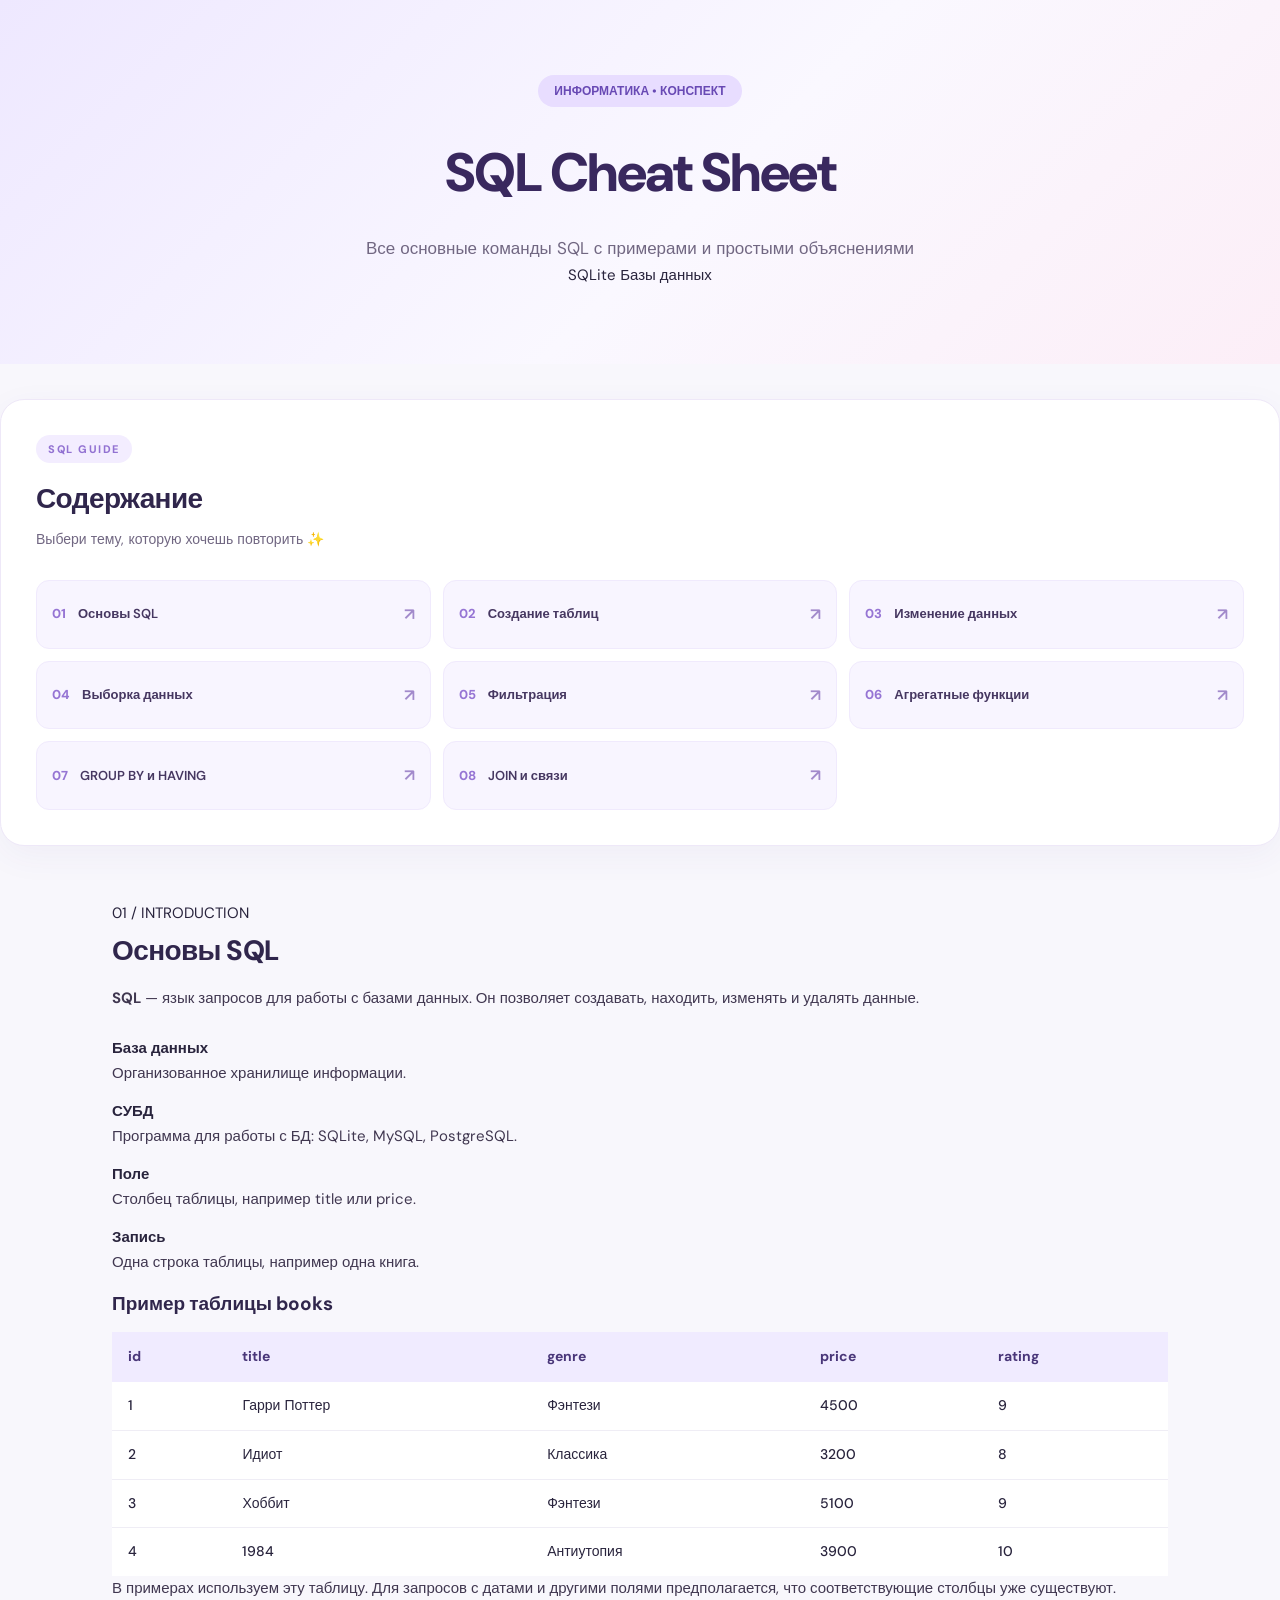
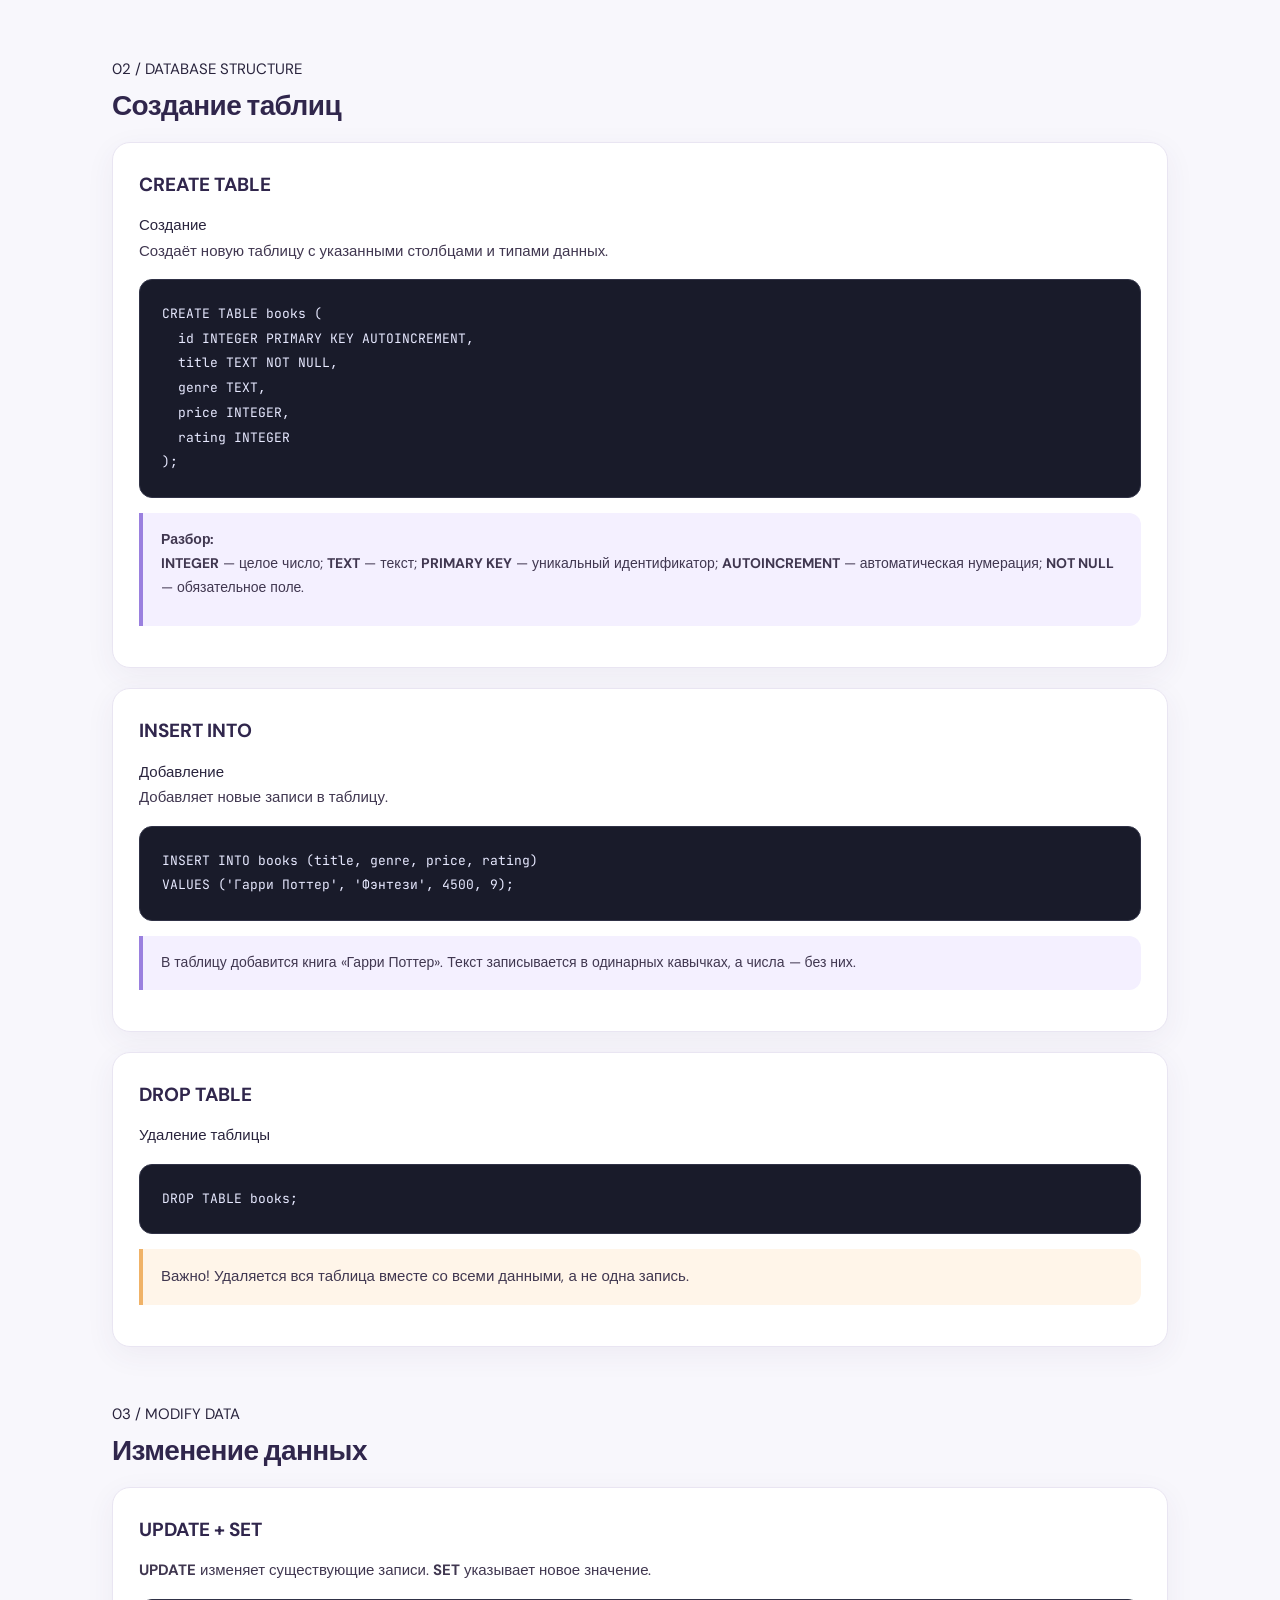
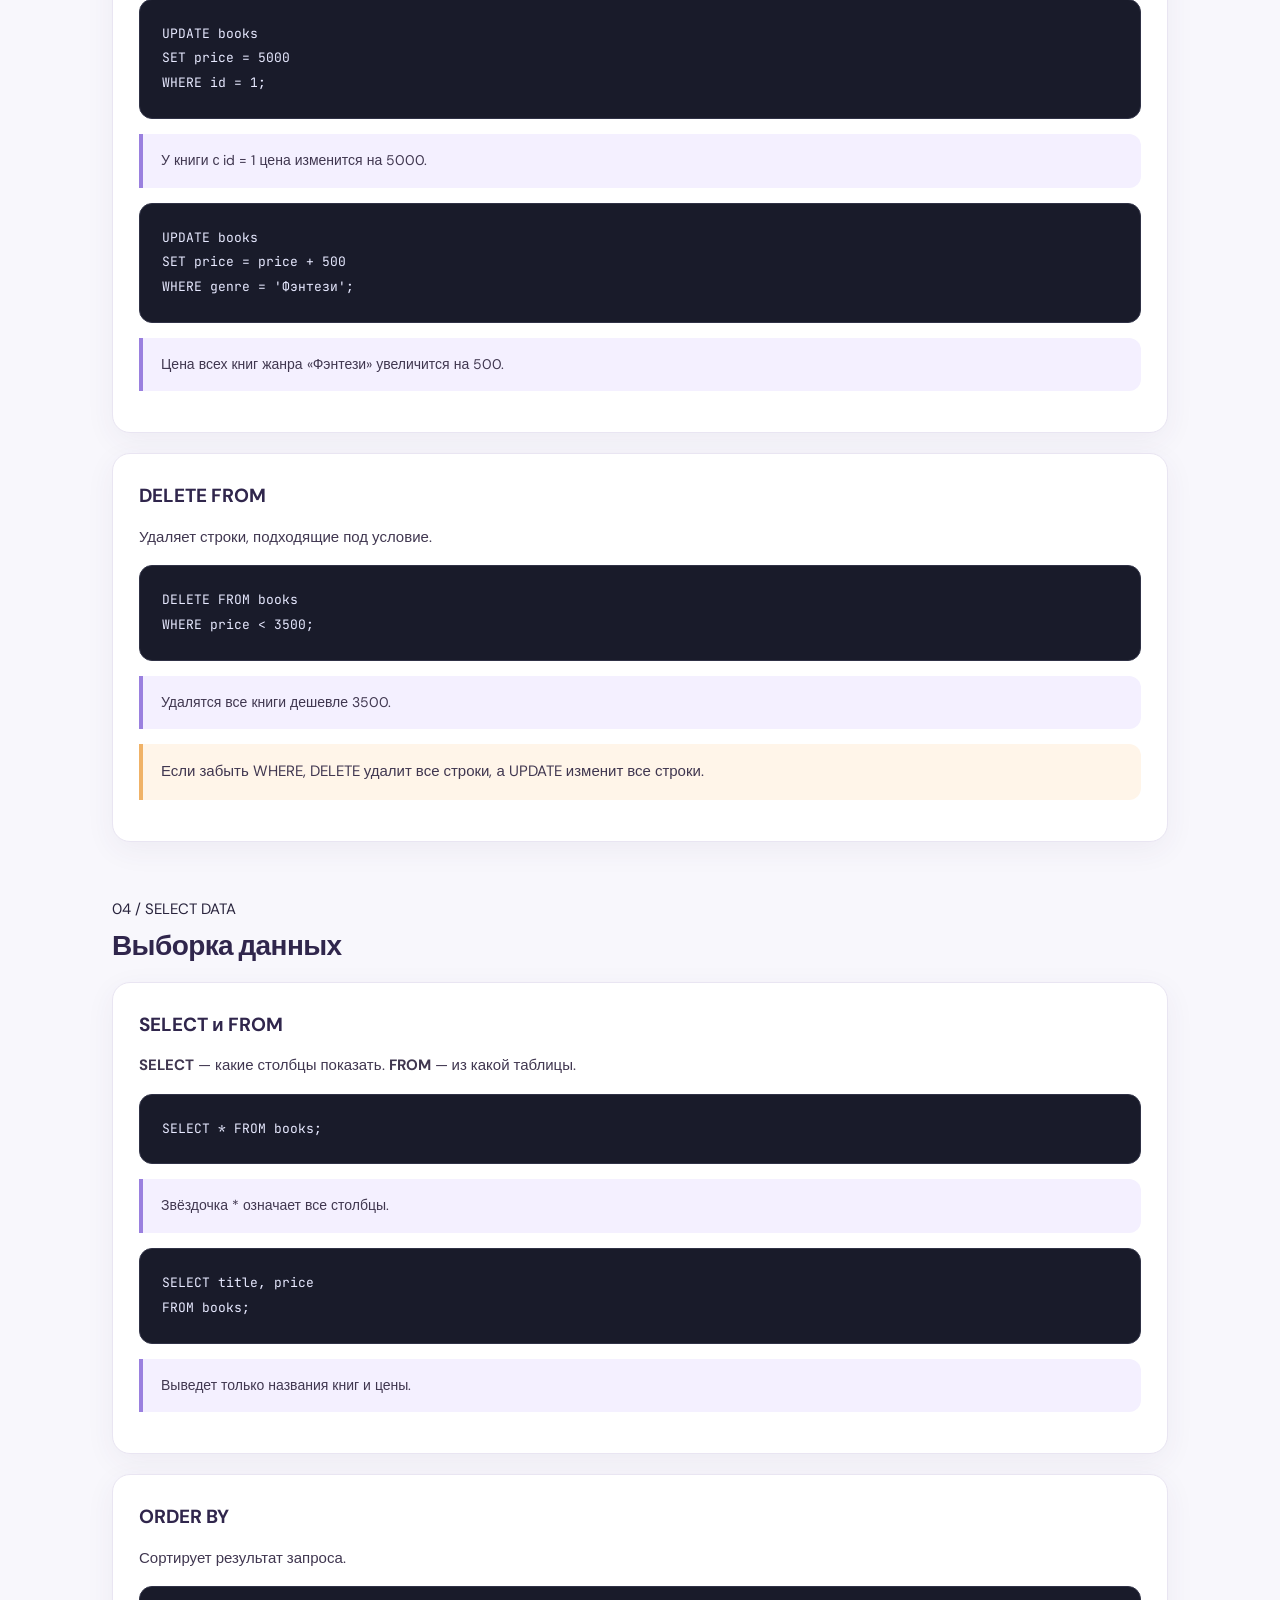
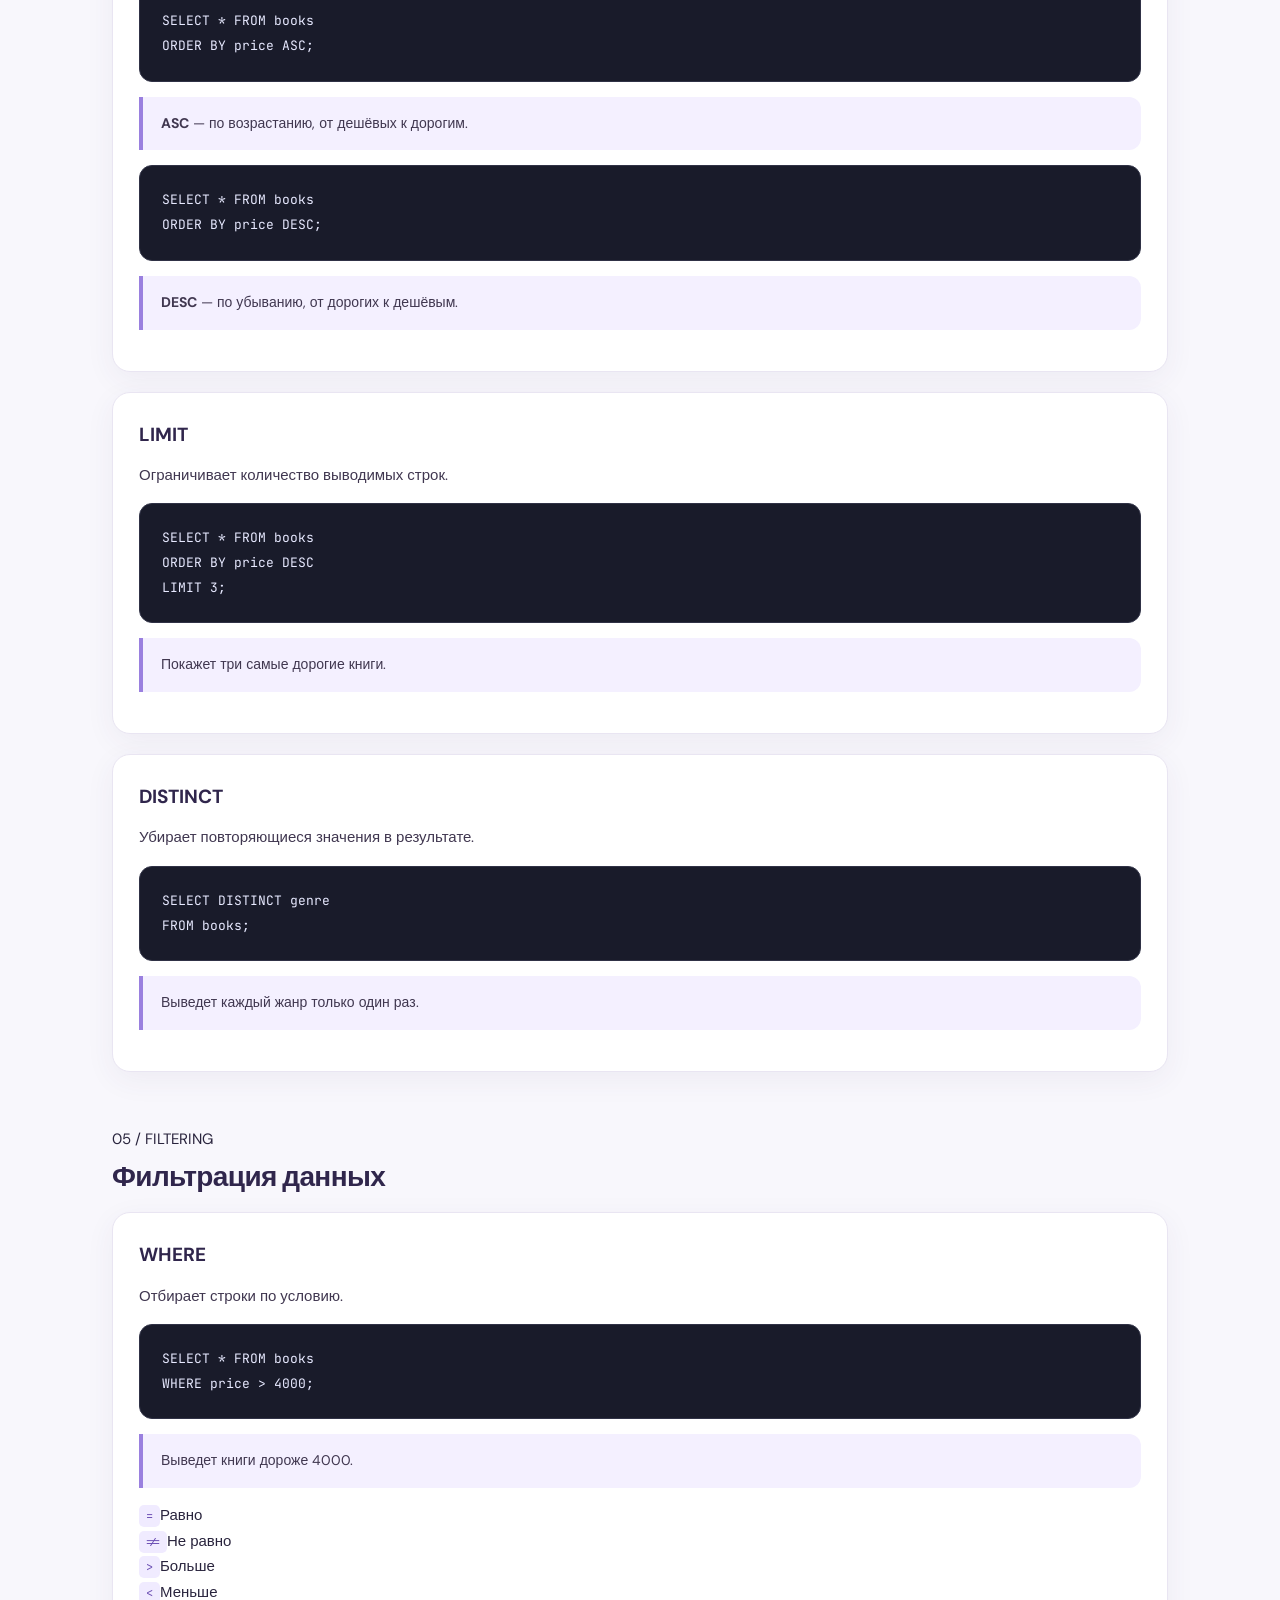
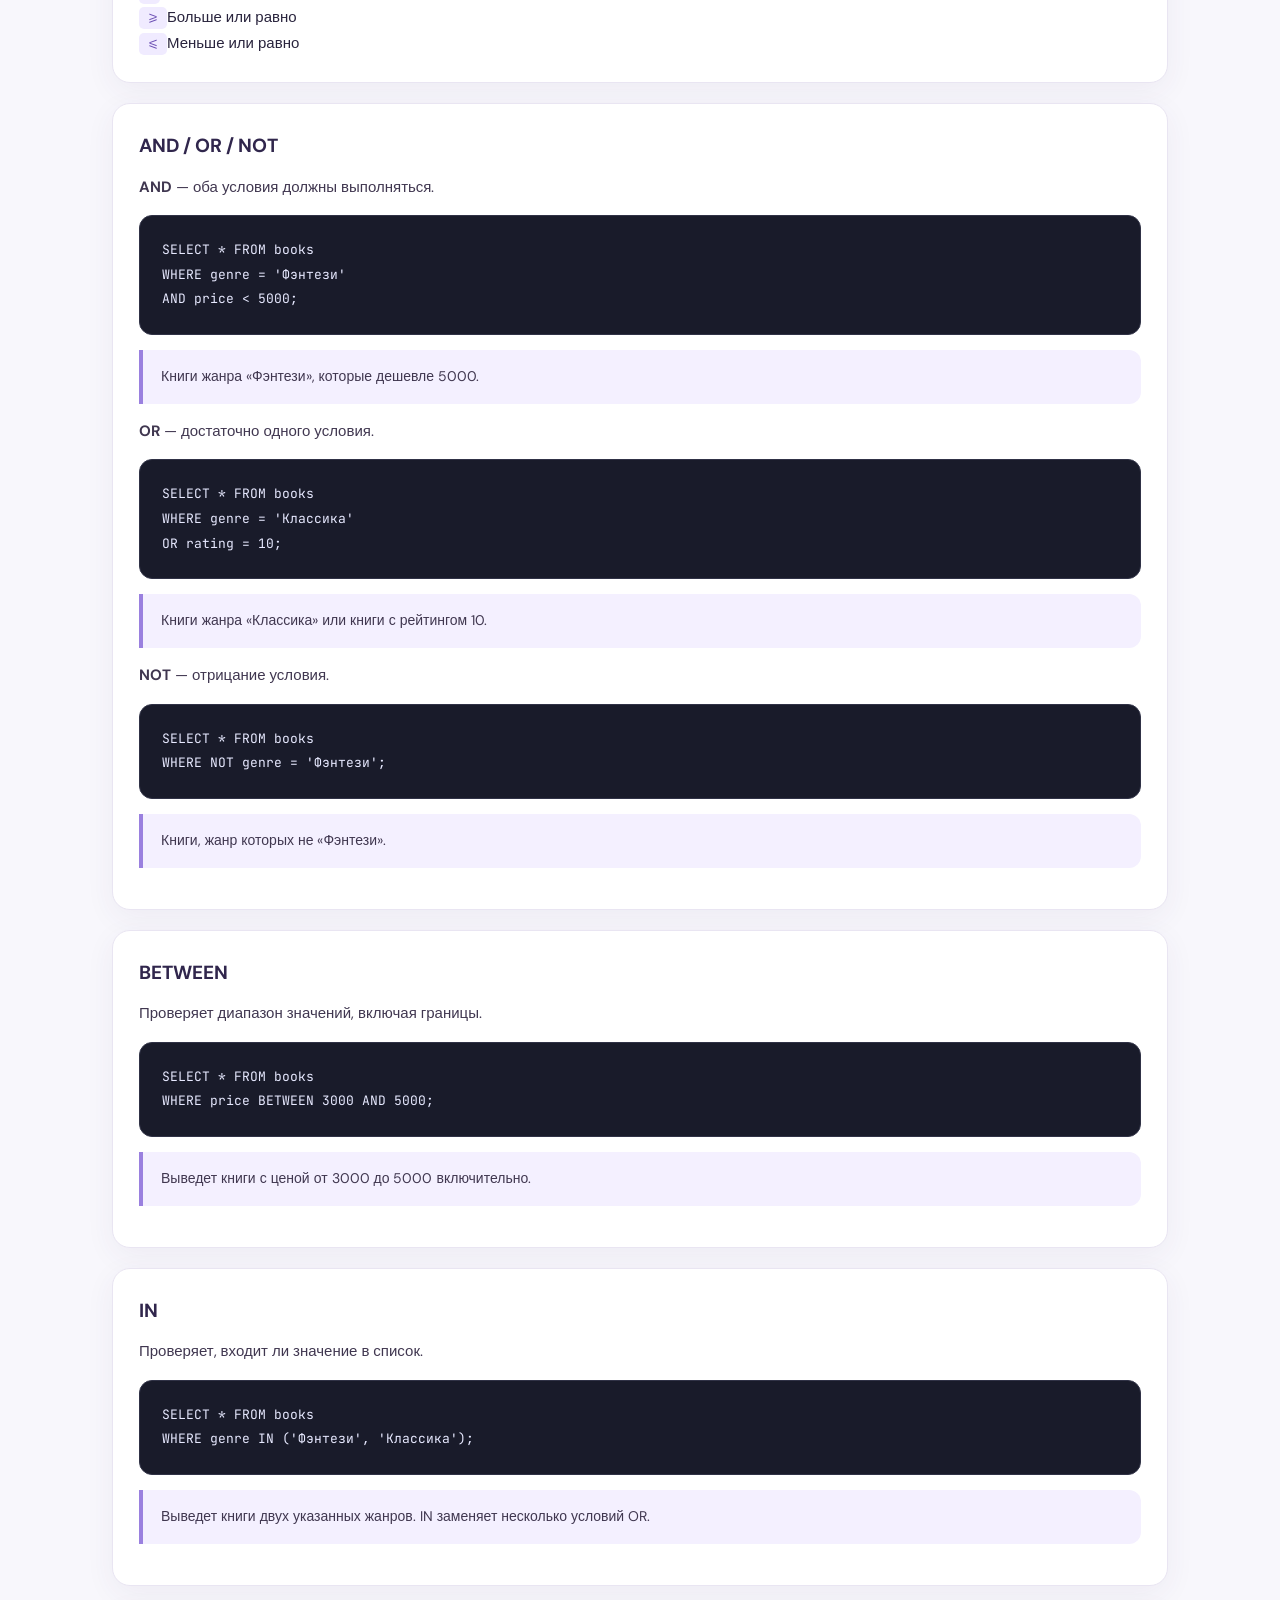
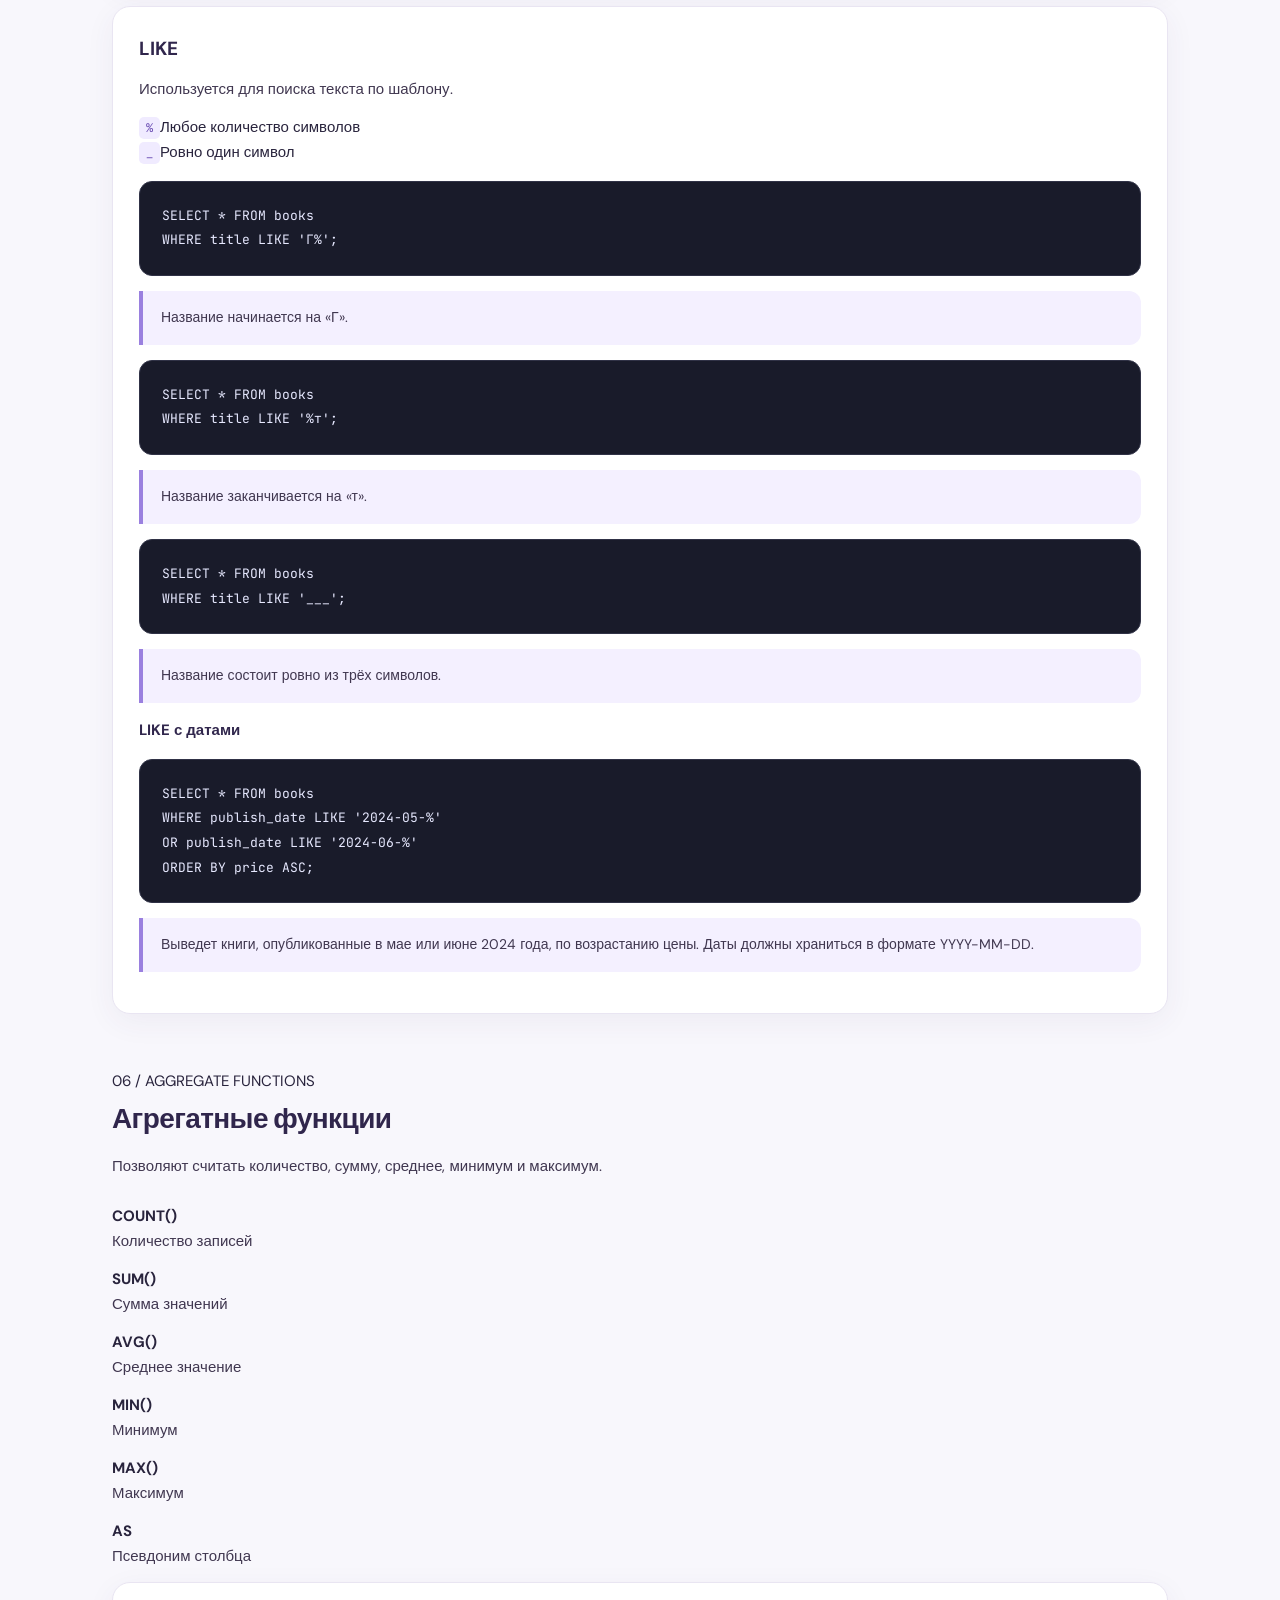
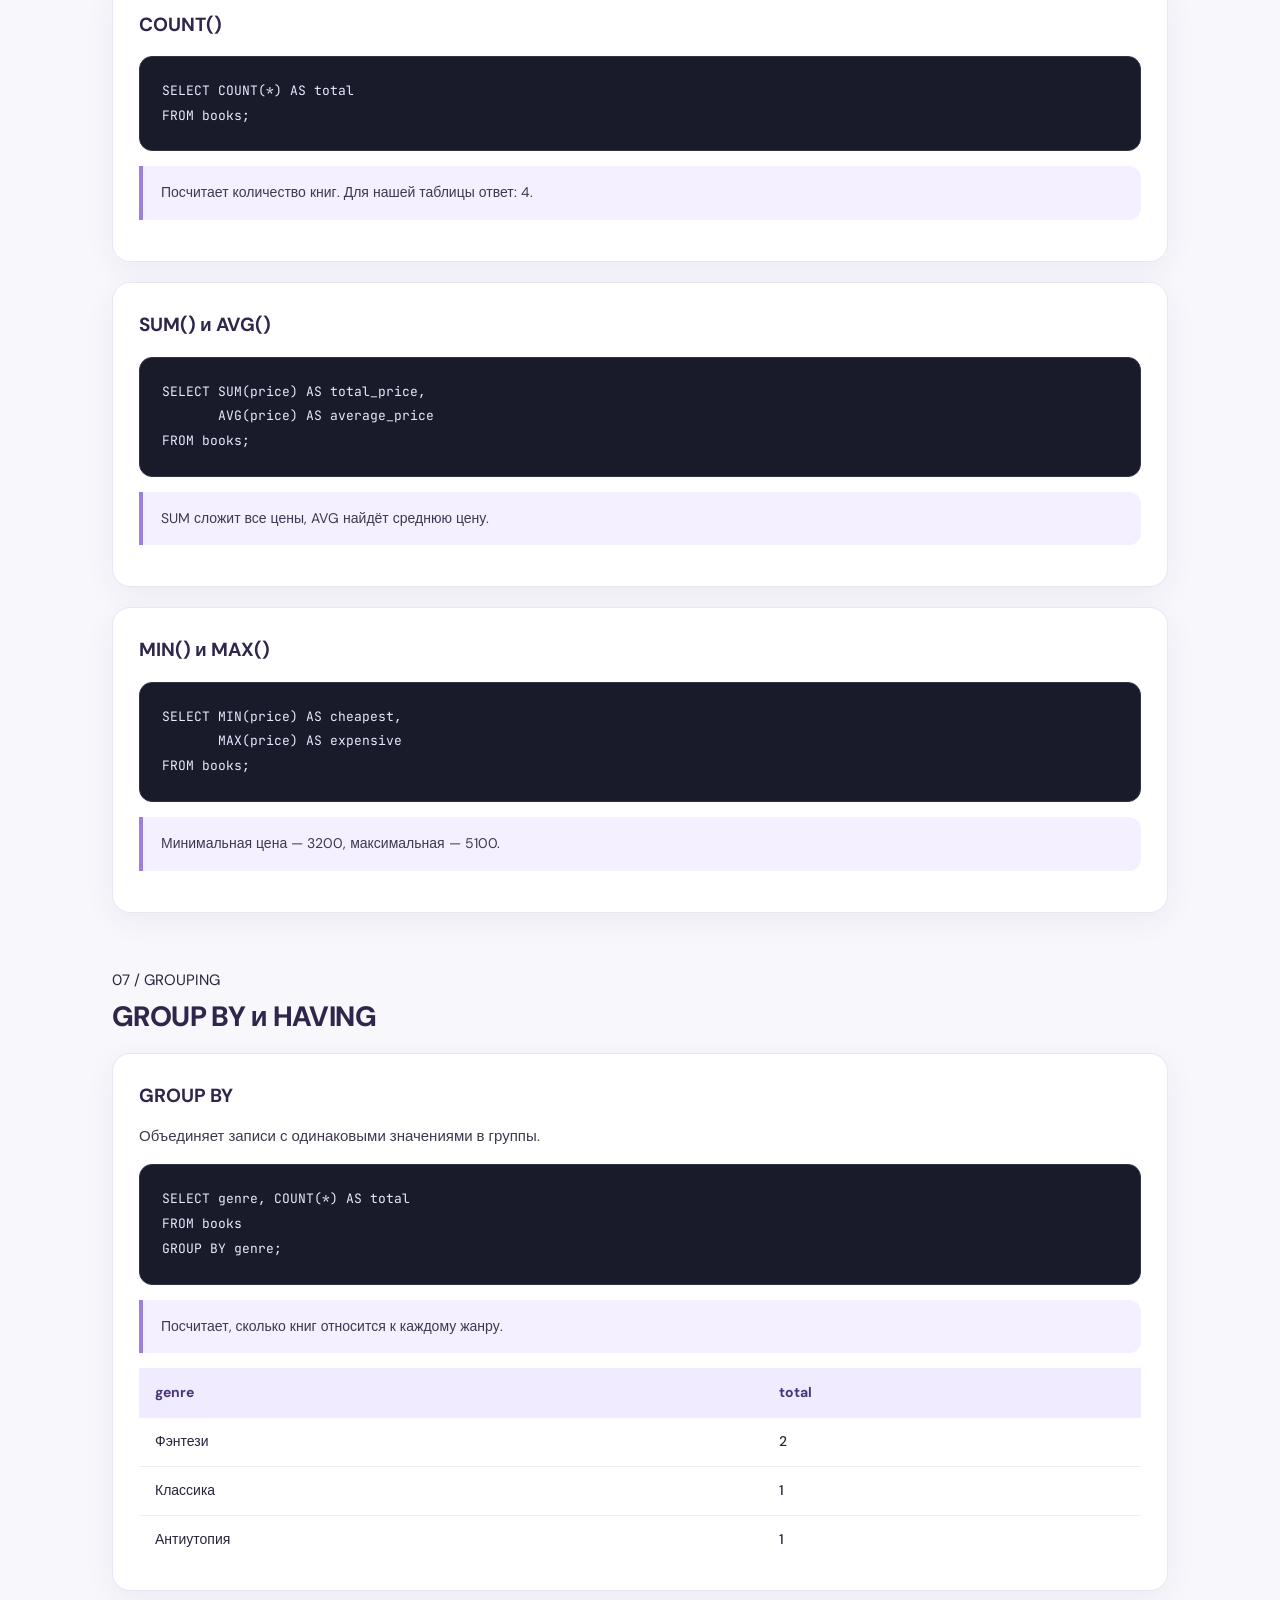
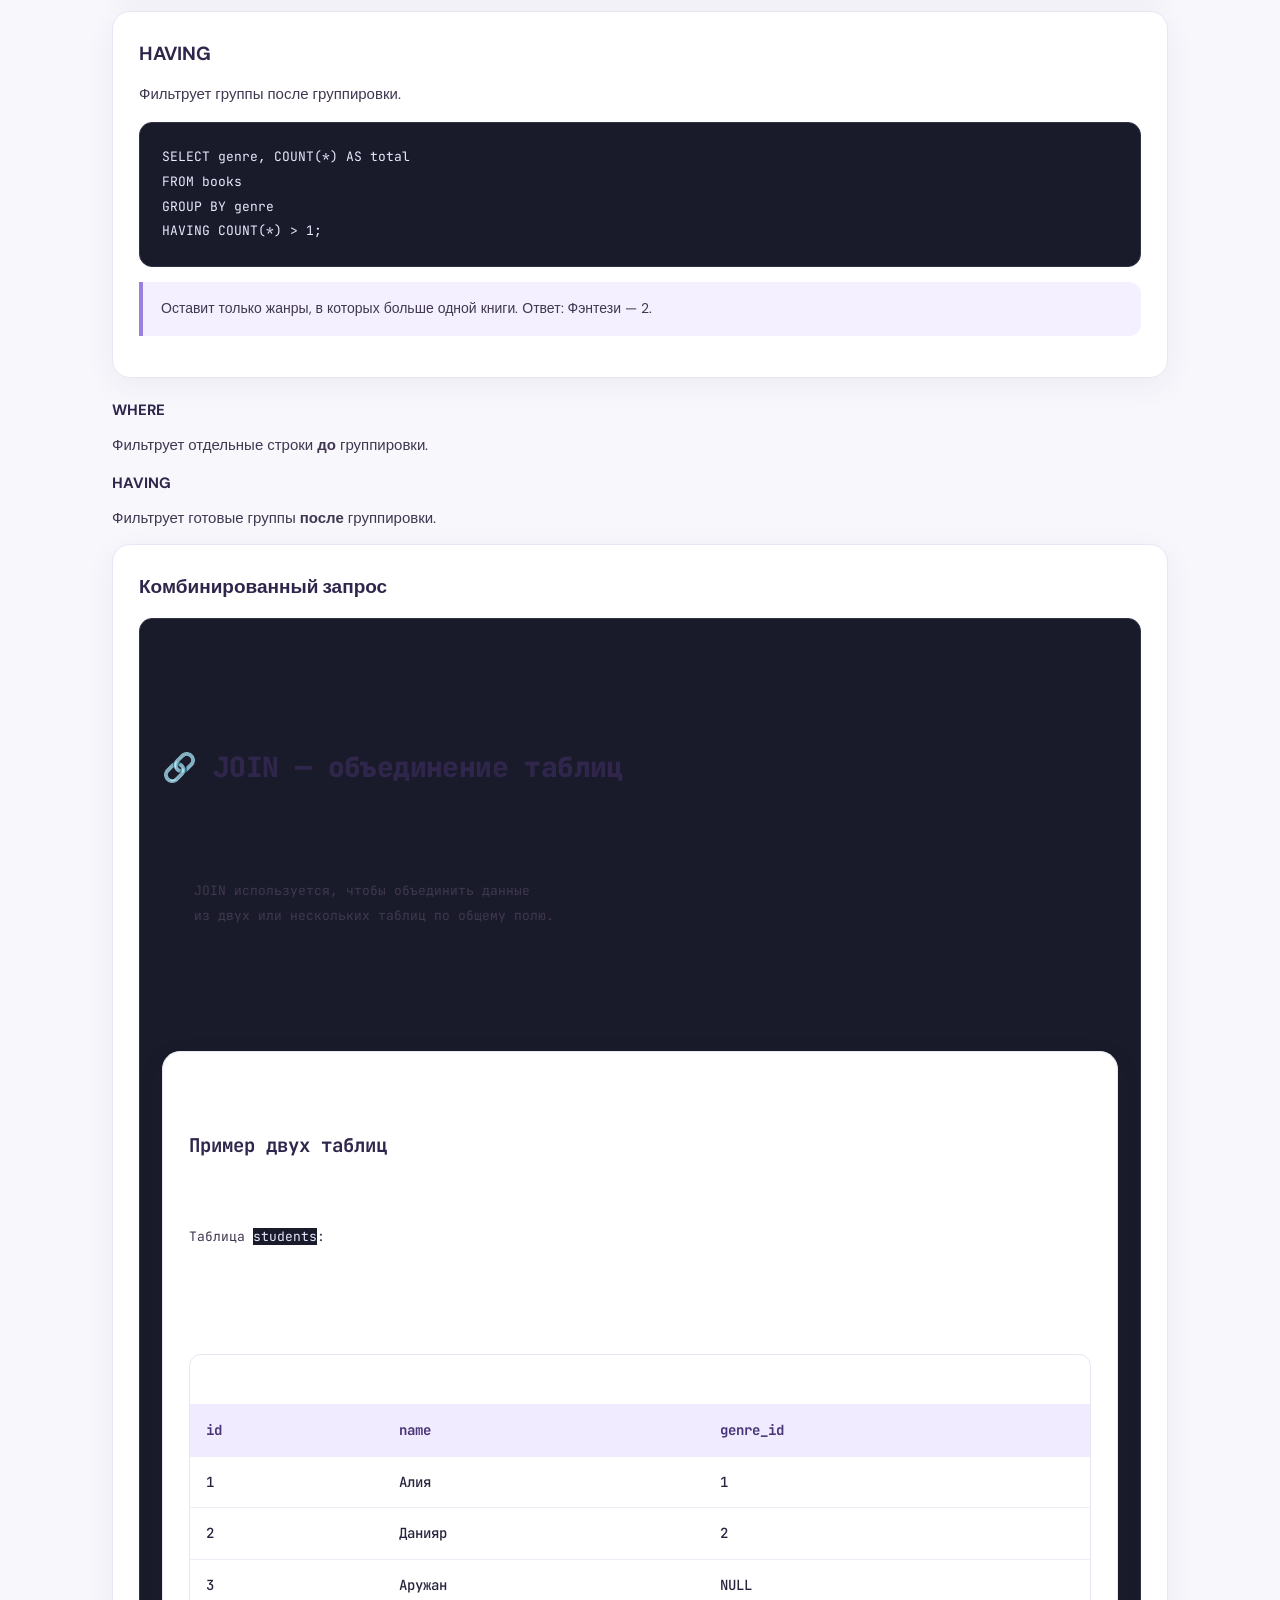
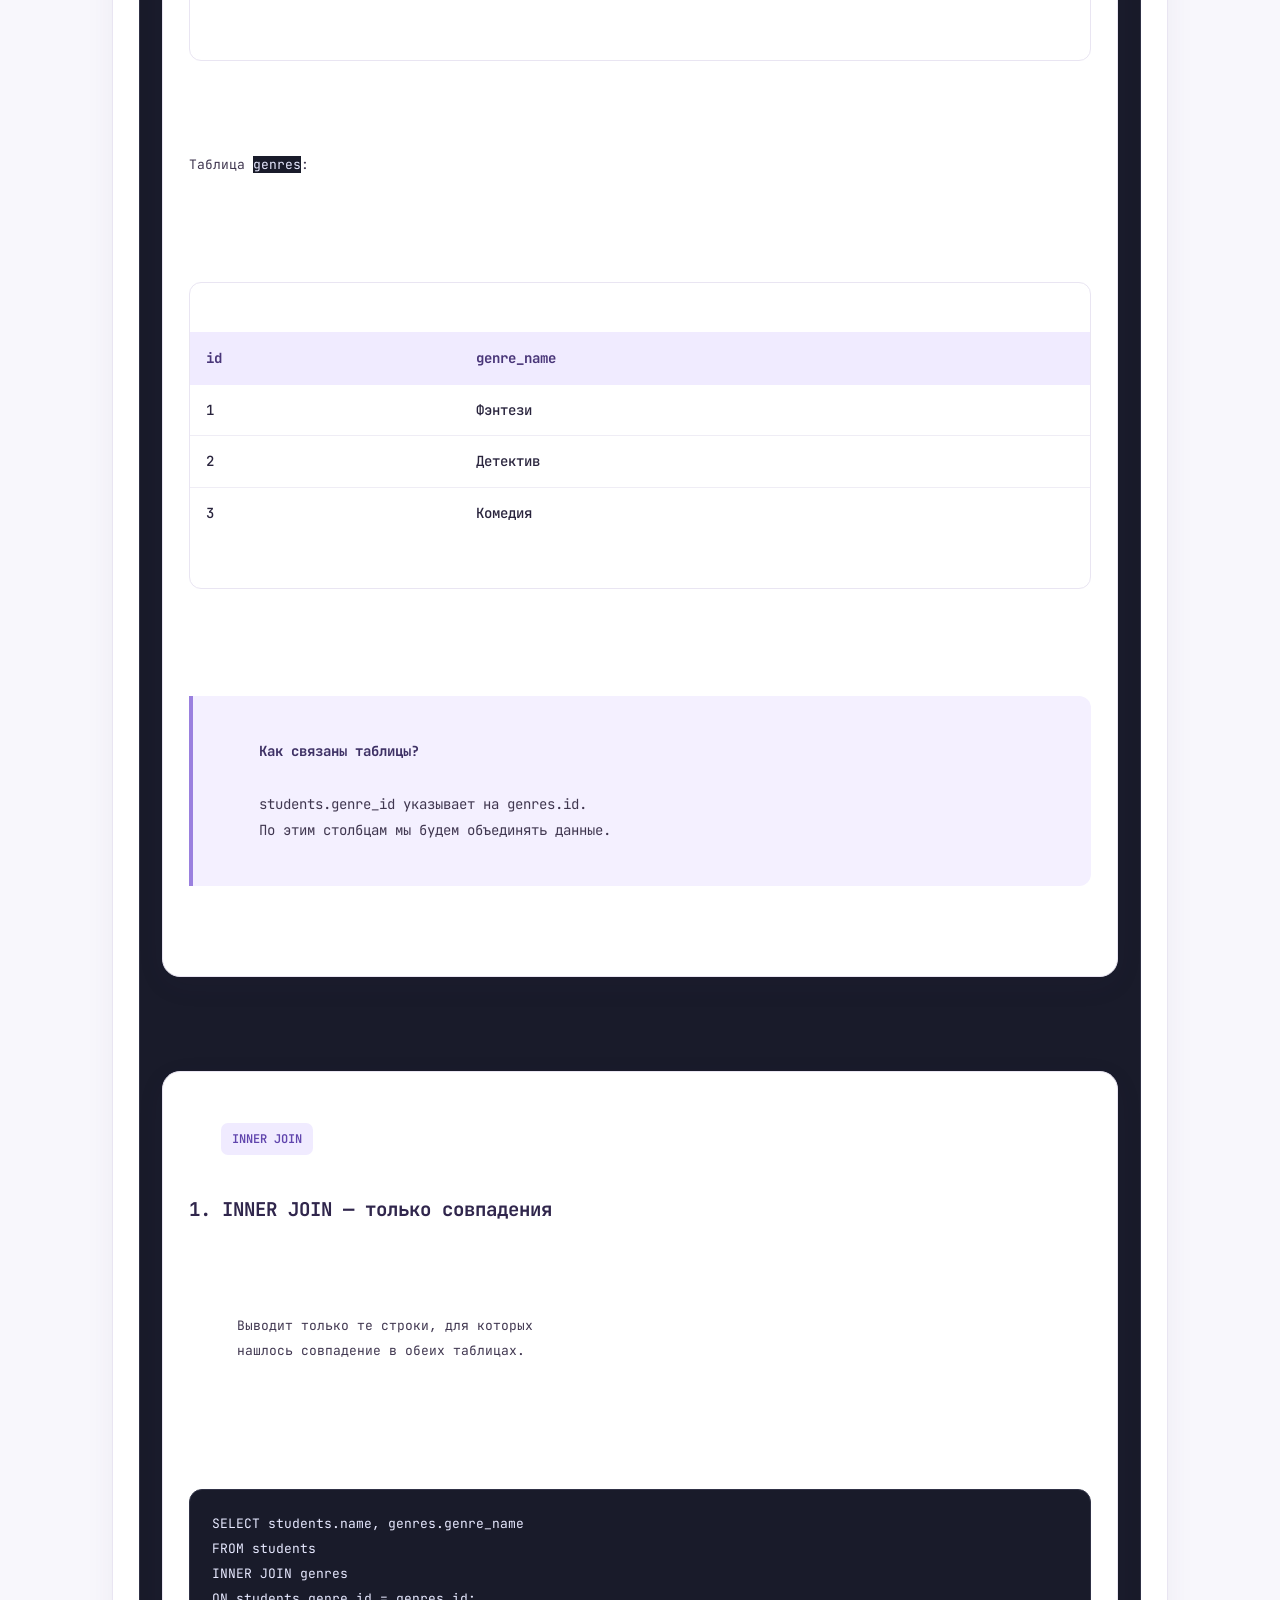
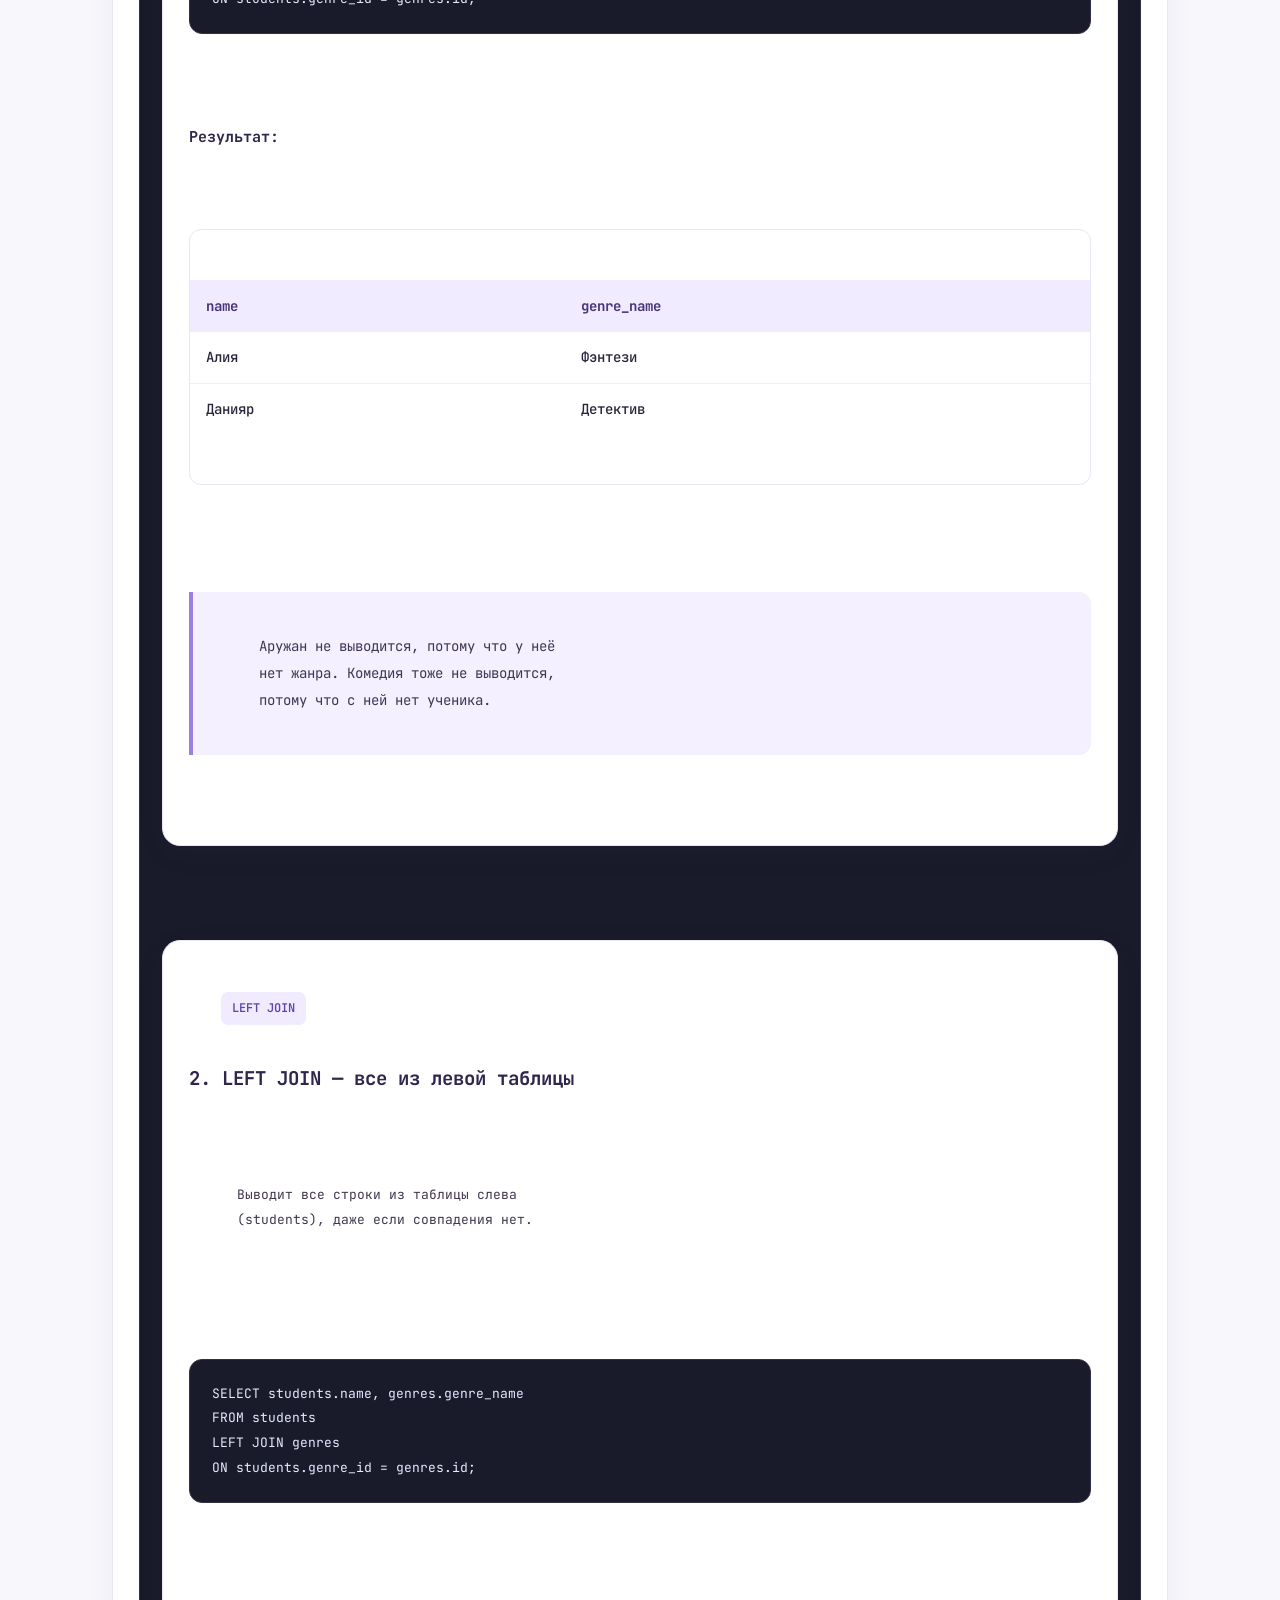
==== index.html @ 1e538b14 "Rename sqldetilergee.html to index.html" ====
<!DOCTYPE html>
<html lang="ru">
<head>
  <meta charset="UTF-8">
  <meta name="viewport" content="width=device-width, initial-scale=1.0">
  <title>SQL | Шпаргалка</title>
  <link rel="stylesheet" href="style.css">
</head>
<body>

<header class="hero">
  <span class="tag">ИНФОРМАТИКА • КОНСПЕКТ</span>
  <h1>SQL <span>Cheat Sheet</span></h1>
  <p>Все основные команды SQL с примерами и простыми объяснениями</p>
  <div class="chips">
    <span>SQLite</span>
    <span>Базы данных</span>
  
  </div>
</header>


<section class="contents" id="contents">
  <div class="contents-heading">
    <span class="contents-label">SQL GUIDE</span>
    <h2>Содержание</h2>
    <p>Выбери тему, которую хочешь повторить ✨</p>
  </div>

  <div class="contents-grid">
    <a href="#basics" class="contents-item">
      <span class="contents-number">01</span>
      <span>Основы SQL</span>
      <span class="contents-arrow">↗</span>
    </a>

    <a href="#create" class="contents-item">
      <span class="contents-number">02</span>
      <span>Создание таблиц</span>
      <span class="contents-arrow">↗</span>
    </a>

    <a href="#update" class="contents-item">
      <span class="contents-number">03</span>
      <span>Изменение данных</span>
      <span class="contents-arrow">↗</span>
    </a>

    <a href="#select" class="contents-item">
      <span class="contents-number">04</span>
      <span>Выборка данных</span>
      <span class="contents-arrow">↗</span>
    </a>

    <a href="#filter" class="contents-item">
      <span class="contents-number">05</span>
      <span>Фильтрация</span>
      <span class="contents-arrow">↗</span>
    </a>

    <a href="#aggregate" class="contents-item">
      <span class="contents-number">06</span>
      <span>Агрегатные функции</span>
      <span class="contents-arrow">↗</span>
    </a>

    <a href="#group" class="contents-item">
      <span class="contents-number">07</span>
      <span>GROUP BY и HAVING</span>
      <span class="contents-arrow">↗</span>
    </a>

    <a href="#joins" class="contents-item">
      <span class="contents-number">08</span>
      <span>JOIN и связи</span>
      <span class="contents-arrow">↗</span>
    </a>

  
  </div>
</section>

  <main>

    <section id="intro">
      <div class="section-label">01 / INTRODUCTION</div>
      <h2>Основы SQL</h2>
      <p><b>SQL</b> — язык запросов для работы с базами данных. Он позволяет создавать, находить, изменять и удалять данные.</p>

      <div class="info-grid">
        <div class="info"><b>База данных</b><p>Организованное хранилище информации.</p></div>
        <div class="info"><b>СУБД</b><p>Программа для работы с БД: SQLite, MySQL, PostgreSQL.</p></div>
        <div class="info"><b>Поле</b><p>Столбец таблицы, например title или price.</p></div>
        <div class="info"><b>Запись</b><p>Одна строка таблицы, например одна книга.</p></div>
      </div>

      <h3>Пример таблицы books</h3>
      <div class="table-scroll">
        <table>
          <tr><th>id</th><th>title</th><th>genre</th><th>price</th><th>rating</th></tr>
          <tr><td>1</td><td>Гарри Поттер</td><td>Фэнтези</td><td>4500</td><td>9</td></tr>
          <tr><td>2</td><td>Идиот</td><td>Классика</td><td>3200</td><td>8</td></tr>
          <tr><td>3</td><td>Хоббит</td><td>Фэнтези</td><td>5100</td><td>9</td></tr>
          <tr><td>4</td><td>1984</td><td>Антиутопия</td><td>3900</td><td>10</td></tr>
        </table>
      </div>
      <p class="hint">В примерах используем эту таблицу. Для запросов с датами и другими полями предполагается, что соответствующие столбцы уже существуют.</p>
    </section>

    <section id="create">
      <div class="section-label">02 / DATABASE STRUCTURE</div>
      <h2>Создание таблиц</h2>

      <div class="card">
        <div class="card-top"><h3>CREATE TABLE</h3><span>Создание</span></div>
        <p>Создаёт новую таблицу с указанными столбцами и типами данных.</p>
        <pre><code>CREATE TABLE books (
  id INTEGER PRIMARY KEY AUTOINCREMENT,
  title TEXT NOT NULL,
  genre TEXT,
  price INTEGER,
  rating INTEGER
);</code></pre>
        <div class="explanation">
          <b>Разбор:</b>
          <p><b>INTEGER</b> — целое число; <b>TEXT</b> — текст; <b>PRIMARY KEY</b> — уникальный идентификатор; <b>AUTOINCREMENT</b> — автоматическая нумерация; <b>NOT NULL</b> — обязательное поле.</p>
        </div>
      </div>

      <div class="card">
        <div class="card-top"><h3>INSERT INTO</h3><span>Добавление</span></div>
        <p>Добавляет новые записи в таблицу.</p>
        <pre><code>INSERT INTO books (title, genre, price, rating)
VALUES ('Гарри Поттер', 'Фэнтези', 4500, 9);</code></pre>
        <div class="explanation">В таблицу добавится книга «Гарри Поттер». Текст записывается в одинарных кавычках, а числа — без них.</div>
      </div>

      <div class="card">
        <div class="card-top"><h3>DROP TABLE</h3><span>Удаление таблицы</span></div>
        <pre><code>DROP TABLE books;</code></pre>
        <div class="warning">Важно! Удаляется вся таблица вместе со всеми данными, а не одна запись.</div>
      </div>
    </section>

    <section id="edit">
      <div class="section-label">03 / MODIFY DATA</div>
      <h2>Изменение данных</h2>

      <div class="card">
        <h3>UPDATE + SET</h3>
        <p><b>UPDATE</b> изменяет существующие записи. <b>SET</b> указывает новое значение.</p>
        <pre><code>UPDATE books
SET price = 5000
WHERE id = 1;</code></pre>
        <div class="explanation">У книги с id = 1 цена изменится на 5000.</div>
        <pre><code>UPDATE books
SET price = price + 500
WHERE genre = 'Фэнтези';</code></pre>
        <div class="explanation">Цена всех книг жанра «Фэнтези» увеличится на 500.</div>
      </div>

      <div class="card">
        <h3>DELETE FROM</h3>
        <p>Удаляет строки, подходящие под условие.</p>
        <pre><code>DELETE FROM books
WHERE price &lt; 3500;</code></pre>
        <div class="explanation">Удалятся все книги дешевле 3500.</div>
        <div class="warning">Если забыть WHERE, DELETE удалит все строки, а UPDATE изменит все строки.</div>
      </div>
    </section>

    <section id="select">
      <div class="section-label">04 / SELECT DATA</div>
      <h2>Выборка данных</h2>

      <div class="card">
        <h3>SELECT и FROM</h3>
        <p><b>SELECT</b> — какие столбцы показать. <b>FROM</b> — из какой таблицы.</p>
        <pre><code>SELECT * FROM books;</code></pre>
        <div class="explanation">Звёздочка * означает все столбцы.</div>
        <pre><code>SELECT title, price
FROM books;</code></pre>
        <div class="explanation">Выведет только названия книг и цены.</div>
      </div>

      <div class="card">
        <h3>ORDER BY</h3>
        <p>Сортирует результат запроса.</p>
        <pre><code>SELECT * FROM books
ORDER BY price ASC;</code></pre>
        <div class="explanation"><b>ASC</b> — по возрастанию, от дешёвых к дорогим.</div>
        <pre><code>SELECT * FROM books
ORDER BY price DESC;</code></pre>
        <div class="explanation"><b>DESC</b> — по убыванию, от дорогих к дешёвым.</div>
      </div>

      <div class="card">
        <h3>LIMIT</h3>
        <p>Ограничивает количество выводимых строк.</p>
        <pre><code>SELECT * FROM books
ORDER BY price DESC
LIMIT 3;</code></pre>
        <div class="explanation">Покажет три самые дорогие книги.</div>
      </div>

      <div class="card">
        <h3>DISTINCT</h3>
        <p>Убирает повторяющиеся значения в результате.</p>
        <pre><code>SELECT DISTINCT genre
FROM books;</code></pre>
        <div class="explanation">Выведет каждый жанр только один раз.</div>
      </div>
    </section>

    <section id="filter">
      <div class="section-label">05 / FILTERING</div>
      <h2>Фильтрация данных</h2>

      <div class="card">
        <h3>WHERE</h3>
        <p>Отбирает строки по условию.</p>
        <pre><code>SELECT * FROM books
WHERE price &gt; 4000;</code></pre>
        <div class="explanation">Выведет книги дороже 4000.</div>
        <div class="operator-grid">
          <div><code>=</code><span>Равно</span></div>
          <div><code>!=</code><span>Не равно</span></div>
          <div><code>&gt;</code><span>Больше</span></div>
          <div><code>&lt;</code><span>Меньше</span></div>
          <div><code>&gt;=</code><span>Больше или равно</span></div>
          <div><code>&lt;=</code><span>Меньше или равно</span></div>
        </div>
      </div>

      <div class="card">
        <h3>AND / OR / NOT</h3>
        <p><b>AND</b> — оба условия должны выполняться.</p>
        <pre><code>SELECT * FROM books
WHERE genre = 'Фэнтези'
AND price &lt; 5000;</code></pre>
        <div class="explanation">Книги жанра «Фэнтези», которые дешевле 5000.</div>

        <p><b>OR</b> — достаточно одного условия.</p>
        <pre><code>SELECT * FROM books
WHERE genre = 'Классика'
OR rating = 10;</code></pre>
        <div class="explanation">Книги жанра «Классика» или книги с рейтингом 10.</div>

        <p><b>NOT</b> — отрицание условия.</p>
        <pre><code>SELECT * FROM books
WHERE NOT genre = 'Фэнтези';</code></pre>
        <div class="explanation">Книги, жанр которых не «Фэнтези».</div>
      </div>

      <div class="card">
        <h3>BETWEEN</h3>
        <p>Проверяет диапазон значений, включая границы.</p>
        <pre><code>SELECT * FROM books
WHERE price BETWEEN 3000 AND 5000;</code></pre>
        <div class="explanation">Выведет книги с ценой от 3000 до 5000 включительно.</div>
      </div>

      <div class="card">
        <h3>IN</h3>
        <p>Проверяет, входит ли значение в список.</p>
        <pre><code>SELECT * FROM books
WHERE genre IN ('Фэнтези', 'Классика');</code></pre>
        <div class="explanation">Выведет книги двух указанных жанров. IN заменяет несколько условий OR.</div>
      </div>

      <div class="card">
        <h3>LIKE</h3>
        <p>Используется для поиска текста по шаблону.</p>
        <div class="operator-grid">
          <div><code>%</code><span>Любое количество символов</span></div>
          <div><code>_</code><span>Ровно один символ</span></div>
        </div>
        <pre><code>SELECT * FROM books
WHERE title LIKE 'Г%';</code></pre>
        <div class="explanation">Название начинается на «Г».</div>
        <pre><code>SELECT * FROM books
WHERE title LIKE '%т';</code></pre>
        <div class="explanation">Название заканчивается на «т».</div>
        <pre><code>SELECT * FROM books
WHERE title LIKE '___';</code></pre>
        <div class="explanation">Название состоит ровно из трёх символов.</div>

        <h4>LIKE с датами</h4>
        <pre><code>SELECT * FROM books
WHERE publish_date LIKE '2024-05-%'
OR publish_date LIKE '2024-06-%'
ORDER BY price ASC;</code></pre>
        <div class="explanation">Выведет книги, опубликованные в мае или июне 2024 года, по возрастанию цены. Даты должны храниться в формате YYYY-MM-DD.</div>
      </div>
    </section>

    <section id="functions">
      <div class="section-label">06 / AGGREGATE FUNCTIONS</div>
      <h2>Агрегатные функции</h2>
      <p>Позволяют считать количество, сумму, среднее, минимум и максимум.</p>

      <div class="info-grid">
        <div class="info"><b>COUNT()</b><p>Количество записей</p></div>
        <div class="info"><b>SUM()</b><p>Сумма значений</p></div>
        <div class="info"><b>AVG()</b><p>Среднее значение</p></div>
        <div class="info"><b>MIN()</b><p>Минимум</p></div>
        <div class="info"><b>MAX()</b><p>Максимум</p></div>
        <div class="info"><b>AS</b><p>Псевдоним столбца</p></div>
      </div>

      <div class="card">
        <h3>COUNT()</h3>
        <pre><code>SELECT COUNT(*) AS total
FROM books;</code></pre>
        <div class="explanation">Посчитает количество книг. Для нашей таблицы ответ: 4.</div>
      </div>

      <div class="card">
        <h3>SUM() и AVG()</h3>
        <pre><code>SELECT SUM(price) AS total_price,
       AVG(price) AS average_price
FROM books;</code></pre>
        <div class="explanation">SUM сложит все цены, AVG найдёт среднюю цену.</div>
      </div>

      <div class="card">
        <h3>MIN() и MAX()</h3>
        <pre><code>SELECT MIN(price) AS cheapest,
       MAX(price) AS expensive
FROM books;</code></pre>
        <div class="explanation">Минимальная цена — 3200, максимальная — 5100.</div>
      </div>
    </section>

    <section id="group">
      <div class="section-label">07 / GROUPING</div>
      <h2>GROUP BY и HAVING</h2>

      <div class="card">
        <h3>GROUP BY</h3>
        <p>Объединяет записи с одинаковыми значениями в группы.</p>
        <pre><code>SELECT genre, COUNT(*) AS total
FROM books
GROUP BY genre;</code></pre>
        <div class="explanation">Посчитает, сколько книг относится к каждому жанру.</div>
        <div class="table-scroll">
          <table>
            <tr><th>genre</th><th>total</th></tr>
            <tr><td>Фэнтези</td><td>2</td></tr>
            <tr><td>Классика</td><td>1</td></tr>
            <tr><td>Антиутопия</td><td>1</td></tr>
          </table>
        </div>
      </div>

      <div class="card">
        <h3>HAVING</h3>
        <p>Фильтрует группы после группировки.</p>
        <pre><code>SELECT genre, COUNT(*) AS total
FROM books
GROUP BY genre
HAVING COUNT(*) &gt; 1;</code></pre>
        <div class="explanation">Оставит только жанры, в которых больше одной книги. Ответ: Фэнтези — 2.</div>
      </div>

      <div class="comparison">
        <div><h4>WHERE</h4><p>Фильтрует отдельные строки <b>до</b> группировки.</p></div>
        <div><h4>HAVING</h4><p>Фильтрует готовые группы <b>после</b> группировки.</p></div>
      </div>

      <div class="card">
        <h3>Комбинированный запрос</h3>
        <pre><code>
      
<section id="joins">
  <h2>🔗 JOIN — объединение таблиц</h2>
  <p>
    JOIN используется, чтобы объединить данные
    из двух или нескольких таблиц по общему полю.
  </p>

  <div class="card">
    <h3>Пример двух таблиц</h3>
    <p>Таблица <code>students</code>:</p>

    <div class="table-wrapper">
      <table>
        <tr><th>id</th><th>name</th><th>genre_id</th></tr>
        <tr><td>1</td><td>Алия</td><td>1</td></tr>
        <tr><td>2</td><td>Данияр</td><td>2</td></tr>
        <tr><td>3</td><td>Аружан</td><td>NULL</td></tr>
      </table>
    </div>

    <p>Таблица <code>genres</code>:</p>

    <div class="table-wrapper">
      <table>
        <tr><th>id</th><th>genre_name</th></tr>
        <tr><td>1</td><td>Фэнтези</td></tr>
        <tr><td>2</td><td>Детектив</td></tr>
        <tr><td>3</td><td>Комедия</td></tr>
      </table>
    </div>

    <div class="explanation">
      <strong>Как связаны таблицы?</strong><br>
      students.genre_id указывает на genres.id.
      По этим столбцам мы будем объединять данные.
    </div>
  </div>

  <div class="card">
    <span class="command">INNER JOIN</span>
    <h3>1. INNER JOIN — только совпадения</h3>
    <p>
      Выводит только те строки, для которых
      нашлось совпадение в обеих таблицах.
    </p>

    <pre><code>SELECT students.name, genres.genre_name
FROM students
INNER JOIN genres
ON students.genre_id = genres.id;</code></pre>

    <h4>Результат:</h4>
    <div class="table-wrapper">
      <table>
        <tr><th>name</th><th>genre_name</th></tr>
        <tr><td>Алия</td><td>Фэнтези</td></tr>
        <tr><td>Данияр</td><td>Детектив</td></tr>
      </table>
    </div>

    <div class="explanation">
      Аружан не выводится, потому что у неё
      нет жанра. Комедия тоже не выводится,
      потому что с ней нет ученика.
    </div>
  </div>

  <div class="card">
    <span class="command">LEFT JOIN</span>
    <h3>2. LEFT JOIN — все из левой таблицы</h3>
    <p>
      Выводит все строки из таблицы слева
      (students), даже если совпадения нет.
    </p>

    <pre><code>SELECT students.name, genres.genre_name
FROM students
LEFT JOIN genres
ON students.genre_id = genres.id;</code></pre>

    <h4>Результат:</h4>
    <div class="table-wrapper">
      <table>
        <tr><th>name</th><th>genre_name</th></tr>
        <tr><td>Алия</td><td>Фэнтези</td></tr>
        <tr><td>Данияр</td><td>Детектив</td></tr>
        <tr><td>Аружан</td><td>NULL</td></tr>
      </table>
    </div>

    <div class="explanation">
      Аружан осталась в результате,
      потому что LEFT JOIN сохраняет
      все строки левой таблицы.
      NULL означает отсутствие значения.
    </div>
  </div>

  <div class="card">
    <span class="command">RIGHT JOIN</span>
    <h3>3. RIGHT JOIN — все из правой таблицы</h3>
    <p>
      Выводит все строки из таблицы справа
      (genres), даже если совпадения нет.
    </p>

    <pre><code>SELECT students.name, genres.genre_name
FROM students
RIGHT JOIN genres
ON students.genre_id = genres.id;</code></pre>

    <h4>Результат:</h4>
    <div class="table-wrapper">
      <table>
        <tr><th>name</th><th>genre_name</th></tr>
        <tr><td>Алия</td><td>Фэнтези</td></tr>
        <tr><td>Данияр</td><td>Детектив</td></tr>
        <tr><td>NULL</td><td>Комедия</td></tr>
      </table>
    </div>

    <div class="explanation">
      Комедия осталась, потому что находится
      в правой таблице. Аружан не выводится.
    </div>
  </div>

  <div class="card">
    <span class="command">FULL JOIN</span>
    <h3>4. FULL JOIN — все из обеих таблиц</h3>
    <p>
      Выводит все строки из обеих таблиц.
      Если совпадения нет, появляется NULL.
    </p>

    <pre><code>SELECT students.name, genres.genre_name
FROM students
FULL JOIN genres
ON students.genre_id = genres.id;</code></pre>

    <h4>Результат:</h4>
    <div class="table-wrapper">
      <table>
        <tr><th>name</th><th>genre_name</th></tr>
        <tr><td>Алия</td><td>Фэнтези</td></tr>
        <tr><td>Данияр</td><td>Детектив</td></tr>
        <tr><td>Аружан</td><td>NULL</td></tr>
        <tr><td>NULL</td><td>Комедия</td></tr>
      </table>
    </div>

    <div class="explanation">
      FULL JOIN сохраняет и Аружан,
      и Комедию, даже без совпадений.
    </div>
  </div>

  <div class="card">
    <span class="command">DOUBLE JOIN</span>
    <h3>5. Двойной JOIN — три таблицы</h3>
    <p>
      Используется, когда две таблицы связаны
      через третью, промежуточную таблицу.
    </p>

    <pre><code>SELECT Readers.name, Clubs.club_name
FROM Readers
INNER JOIN Reader_Club
ON Readers.id = Reader_Club.reader_id
INNER JOIN Clubs
ON Clubs.id = Reader_Club.club_id;</code></pre>

    <div class="explanation">
      <strong>Пошагово:</strong><br>
      1. Берём таблицу Readers.<br>
      2. Соединяем её с Reader_Club.<br>
      3. Соединяем результат с Clubs.<br>
      4. Получаем имена читателей и названия
      клубов, в которых они состоят.
    </div>
  </div>

  <div class="card">
    <h3>🧠 Как запомнить JOIN?</h3>

    <div class="table-wrapper">
      <table>
        <tr>
          <th>Команда</th>
          <th>Что выводит?</th>
        </tr>
        <tr>
          <td>INNER JOIN</td>
          <td>Только совпадения</td>
        </tr>
        <tr>
          <td>LEFT JOIN</td>
          <td>Все строки слева</td>
        </tr>
        <tr>
          <td>RIGHT JOIN</td>
          <td>Все строки справа</td>
        </tr>
        <tr>
          <td>FULL JOIN</td>
          <td>Все строки с обеих сторон</td>
        </tr>
        <tr>
          <td>Двойной JOIN</td>
          <td>Соединение через третью таблицу</td>
        </tr>
      </table>
    </div>

    <div class="tip">
      💡 Запомни: ON указывает,
      по каким столбцам соединять таблицы.
      NULL означает отсутствие значения.
    </div>
  </div>
</section>
---- style.css ----
@import url('https://fonts.googleapis.com/css2?family=DM+Sans:wght@400;500;600;700;800&family=JetBrains+Mono:wght@400;500;600&display=swap');

:root {
  --bg: #f8f7fc;
  --white: #ffffff;
  --primary: #8067cf;
  --primary-dark: #6045ad;
  --light-purple: #f0ebff;
  --text: #25233a;
  --muted: #77758a;
  --border: #e9e5f2;
  --code-bg: #191b2a;
  --shadow: 0 8px 30px rgba(65, 49, 110, 0.06);
}

* {
  margin: 0;
  padding: 0;
  box-sizing: border-box;
}

html {
  scroll-behavior: smooth;
}

body {
  font-family: 'DM Sans', sans-serif;
  background: var(--bg);
  color: var(--text);
  line-height: 1.7;
  font-size: 15px;
}

/* HEADER */

header,
.hero {
  background: linear-gradient(
    135deg,
    #eee8ff 0%,
    #faf8ff 55%,
    #fceef7 100%
  );
  padding: 75px 25px;
  text-align: center;
}

header h1,
.hero h1 {
  font-size: clamp(32px, 5vw, 54px);
  font-weight: 800;
  letter-spacing: -1.5px;
  color: #39285e;
  margin-bottom: 15px;
}

header p,
.hero p {
  color: #716782;
  font-size: 17px;
  max-width: 650px;
  margin: auto;
}

.subtitle {
  color: var(--muted);
  margin-top: 12px;
}

.tag,
.badge {
  display: inline-block;
  background: #e8ddff;
  color: #6849b4;
  border-radius: 30px;
  padding: 6px 16px;
  font-size: 12px;
  font-weight: 700;
  margin-bottom: 20px;
}

/* NAVIGATION */

nav {
  background: rgba(255, 255, 255, 0.95);
  padding: 16px 24px;
  display: flex;
  justify-content: center;
  flex-wrap: wrap;
  gap: 10px;
  position: sticky;
  top: 0;
  z-index: 100;
  border-bottom: 1px solid var(--border);
  backdrop-filter: blur(14px);
}

nav a {
  text-decoration: none;
  color: #655c78;
  font-size: 13px;
  font-weight: 600;
  padding: 8px 13px;
  border-radius: 9px;
  transition: 0.2s;
}

nav a:hover {
  background: var(--light-purple);
  color: var(--primary-dark);
}

/* MAIN CONTENT */

main,
.container {
  max-width: 1100px;
  margin: 45px auto;
  padding: 0 22px;
}

section {
  margin-bottom: 55px;
  scroll-margin-top: 100px;
}

section h2 {
  font-size: 28px;
  font-weight: 800;
  margin-bottom: 12px;
  letter-spacing: -0.6px;
}

section > p {
  color: var(--muted);
  margin-bottom: 24px;
}

h3 {
  font-size: 19px;
  margin-bottom: 12px;
  font-weight: 700;
}

h4 {
  font-size: 15px;
  margin-bottom: 10px;
}

p {
  margin-bottom: 12px;
}

/* CARDS */

.card,
.topic-card,
.command-card {
  background: var(--white);
  border: 1px solid var(--border);
  border-radius: 18px;
  padding: 26px;
  margin-bottom: 20px;
  box-shadow: var(--shadow);
  transition: 0.25s ease;
}

.card:hover,
.topic-card:hover,
.command-card:hover {
  transform: translateY(-3px);
  box-shadow: 0 12px 35px rgba(65, 49, 110, 0.1);
}

.card h3,
.topic-card h3,
.command-card h3 {
  color: #493679;
}

.grid,
.cards-grid {
  display: grid;
  grid-template-columns: repeat(2, minmax(0, 1fr));
  gap: 20px;
}

.grid .card,
.cards-grid .card {
  margin-bottom: 0;
}

/* COMMAND LABELS */

.command,
.sql-tag {
  display: inline-block;
  font-family: 'JetBrains Mono', monospace;
  font-size: 12px;
  font-weight: 600;
  padding: 5px 11px;
  border-radius: 7px;
  background: var(--light-purple);
  color: var(--primary-dark);
  margin-bottom: 12px;
}

strong {
  color: #3e3165;
}

/* CODE BLOCKS */

pre {
  background: var(--code-bg);
  color: #e7e9ff;
  padding: 22px;
  border-radius: 13px;
  overflow-x: auto;
  margin: 15px 0;
  border: 1px solid #303246;
  font-family: 'JetBrains Mono', monospace;
  font-size: 13px;
  line-height: 1.9;
  tab-size: 2;
}

pre code {
  background: transparent;
  padding: 0;
  color: inherit;
  border-radius: 0;
  font-size: inherit;
}

code {
  font-family: 'JetBrains Mono', monospace;
  background: #f0ebff;
  color: #6a4db3;
  padding: 3px 7px;
  border-radius: 5px;
  font-size: 12px;
  overflow-wrap: anywhere;
}

/* OPTIONAL SQL SYNTAX COLORS */

.keyword,
.kw {
  color: #b9a1ff;
}

.string,
.str {
  color: #9be5b4;
}

.number,
.num {
  color: #ffbd86;
}

.comment {
  color: #8b90a9;
}

.function,
.fn {
  color: #83d6ff;
}

/* EXPLANATIONS */

.explanation,
.info-box {
  background: #f4f0ff;
  border-left: 4px solid #9a80df;
  border-radius: 0 12px 12px 0;
  padding: 15px 18px;
  margin: 15px 0;
  color: #554478;
  font-size: 14px;
}

.tip,
.tip-box {
  background: #eefaf4;
  border-left: 4px solid #65bb91;
  padding: 15px 18px;
  border-radius: 0 12px 12px 0;
  margin: 15px 0;
  color: #32664e;
}

.warning,
.warning-box {
  background: #fff5e9;
  border-left: 4px solid #f0b267;
  padding: 15px 18px;
  border-radius: 0 12px 12px 0;
  margin: 15px 0;
  color: #886037;
}

/* TABLES */

.table-wrapper {
  width: 100%;
  overflow-x: auto;
  margin: 18px 0;
  border-radius: 12px;
  border: 1px solid var(--border);
}

table {
  width: 100%;
  border-collapse: collapse;
  background: white;
  font-size: 14px;
}

th {
  background: #f0ebff;
  color: #513c89;
  text-align: left;
  font-weight: 700;
  padding: 13px 16px;
}

td {
  padding: 12px 16px;
  border-bottom: 1px solid #efedf5;
}

tr:last-child td {
  border-bottom: none;
}

tbody tr:hover {
  background: #faf8ff;
}

/* LISTS */

ul,
ol {
  padding-left: 23px;
  margin: 12px 0;
}

li {
  margin-bottom: 8px;
}

li::marker {
  color: var(--primary);
}

/* DIVIDERS */

hr {
  border: none;
  border-top: 1px solid var(--border);
  margin: 35px 0;
}

/* BUTTONS */

button,
.btn {
  display: inline-block;
  background: var(--primary);
  color: white;
  border: none;
  border-radius: 10px;
  padding: 11px 18px;
  font-family: inherit;
  font-size: 13px;
  font-weight: 700;
  cursor: pointer;
  text-decoration: none;
  transition: 0.2s;
}

button:hover,
.btn:hover {
  background: var(--primary-dark);
  transform: translateY(-2px);
}

/* FOOTER */

footer {
  text-align: center;
  background: #eee9f8;
  padding: 35px 20px;
  color: #77708b;
  font-size: 13px;
  margin-top: 70px;
}

footer p {
  margin: 0;
}

/* MOBILE */

@media (max-width: 768px) {
  header,
  .hero {
    padding: 55px 20px;
  }

  header h1,
  .hero h1 {
    font-size: 34px;
  }

  nav {
    justify-content: flex-start;
    flex-wrap: nowrap;
    overflow-x: auto;
    padding: 12px;
  }

  nav a {
    white-space: nowrap;
  }

  main,
  .container {
    margin: 25px auto;
    padding: 0 15px;
  }

  section h2 {
    font-size: 23px;
  }

  .grid,
  .cards-grid {
    grid-template-columns: 1fr;
  }

  .card,
  .topic-card,
  .command-card {
    padding: 19px;
  }

  pre {
    font-size: 12px;
    padding: 15px;
  }

  th,
  td {
    padding: 10px 12px;
    font-size: 12px;
  }
}

/* PRINT / PDF */

@media print {
  nav,
  button {
    display: none;
  }

  body {
    background: white;
  }

  .card,
  .topic-card,
  .command-card {
    box-shadow: none;
    break-inside: avoid;
  }

  pre {
    white-space: pre-wrap;
    overflow-wrap: anywhere;
  }
}

/* ИСПРАВЛЕНИЕ ЦВЕТА ТАБЛИЦ */

table {
  width: 100%;
  background-color: #ffffff;
  color: #29243d !important;
  border-collapse: collapse;
}

table th {
  background-color: #f0ebff !important;
  color: #493679 !important;
  font-weight: 700;
}

table td {
  background-color: #ffffff;
  color: #29243d !important;
  font-weight: 500;
}

table td code,
table th code {
  color: #6045ad !important;
}

table tbody tr:hover td {
  background-color: #f8f5ff;
}

/* BEAUTIFUL CONTENTS SECTION */

.contents {
  background: #ffffff;
  border: 1px solid #eee8f8;
  border-radius: 24px;
  padding: 35px;
  margin: 35px 0 55px;
  box-shadow: 0 10px 35px rgba(80, 60, 130, 0.05);
}

.contents-heading {
  margin-bottom: 28px;
}

.contents-label {
  display: inline-block;
  color: #9272d2;
  background: #f3edff;
  padding: 5px 12px;
  border-radius: 20px;
  font-size: 11px;
  font-weight: 800;
  letter-spacing: 1.5px;
  margin-bottom: 12px;
}

.contents-heading h2 {
  font-size: 28px;
  color: #30264c;
  margin-bottom: 5px;
}

.contents-heading p {
  font-size: 14px;
  color: #91869e;
}

.contents-grid {
  display: grid;
  grid-template-columns: repeat(3, minmax(0, 1fr));
  gap: 12px;
}

.contents-item {
  display: flex;
  align-items: center;
  gap: 12px;
  padding: 19px 15px;
  background: #f8f5ff;
  border: 1px solid #f0eafd;
  border-radius: 13px;
  text-decoration: none;
  color: #463761;
  font-size: 13px;
  font-weight: 600;
  transition: all 0.25s ease;
}

.contents-number {
  color: #9675d4;
  font-size: 13px;
  font-weight: 800;
  flex-shrink: 0;
}

.contents-arrow {
  margin-left: auto;
  font-size: 17px;
  color: #a28acb;
  transition: transform 0.25s ease;
}

.contents-item:hover {
  background: #eee6ff;
  border-color: #cbb8f4;
  color: #5c3d9b;
  transform: translateY(-3px);
  box-shadow: 0 6px 18px rgba(117, 87, 180, 0.1);
}

.contents-item:hover .contents-arrow {
  transform: translate(3px, -3px);
}

/* TABLET */

@media (max-width: 900px) {
  .contents-grid {
    grid-template-columns: repeat(2, minmax(0, 1fr));
  }
}

/* MOBILE */

@media (max-width: 550px) {
  .contents {
    padding: 22px 16px;
    border-radius: 18px;
  }

  .contents-grid {
    grid-template-columns: 1fr;
    gap: 9px;
  }

  .contents-item {
    padding: 15px;
  }

  .contents-heading h2 {
    font-size: 24px;
  }
}

/* ИСПРАВЛЕНИЕ НЕВИДИМОГО ТЕКСТА */

body {
  color: #29243d;
}

main p,
section p,
.card p,
.topic-card p,
.command-card p,
.explanation,
.info-box,
.tip,
.warning,
li {
  color: #403750 !important;
}

/* Заголовки */
main h1,
main h2,
main h3,
main h4,
.card h3 {
  color: #30264c !important;
}

/* Обычный текст в карточках */
.card,
.topic-card,
.command-card {
  color: #29243d;
}

/* Таблицы */
table,
table td {
  color: #29243d !important;
}

table th {
  color: #493679 !important;
}

/* Код SQL — оставляем светлым на тёмном фоне */
pre,
pre code {
  color: #e7e9ff !important;
  background-color: #191b2a;
}

/* Цветные элементы SQL-кода */
pre .keyword,
pre .kw {
  color: #b9a1ff !important;
}

pre .string,
pre .str {
  color: #9be5b4 !important;
}

pre .comment {
  color: #a5aac2 !important;
}

/* Текст содержания */
.contents-item {
  color: #463761 !important;
}

.contents-heading p {
  color: #716782 !important;
}
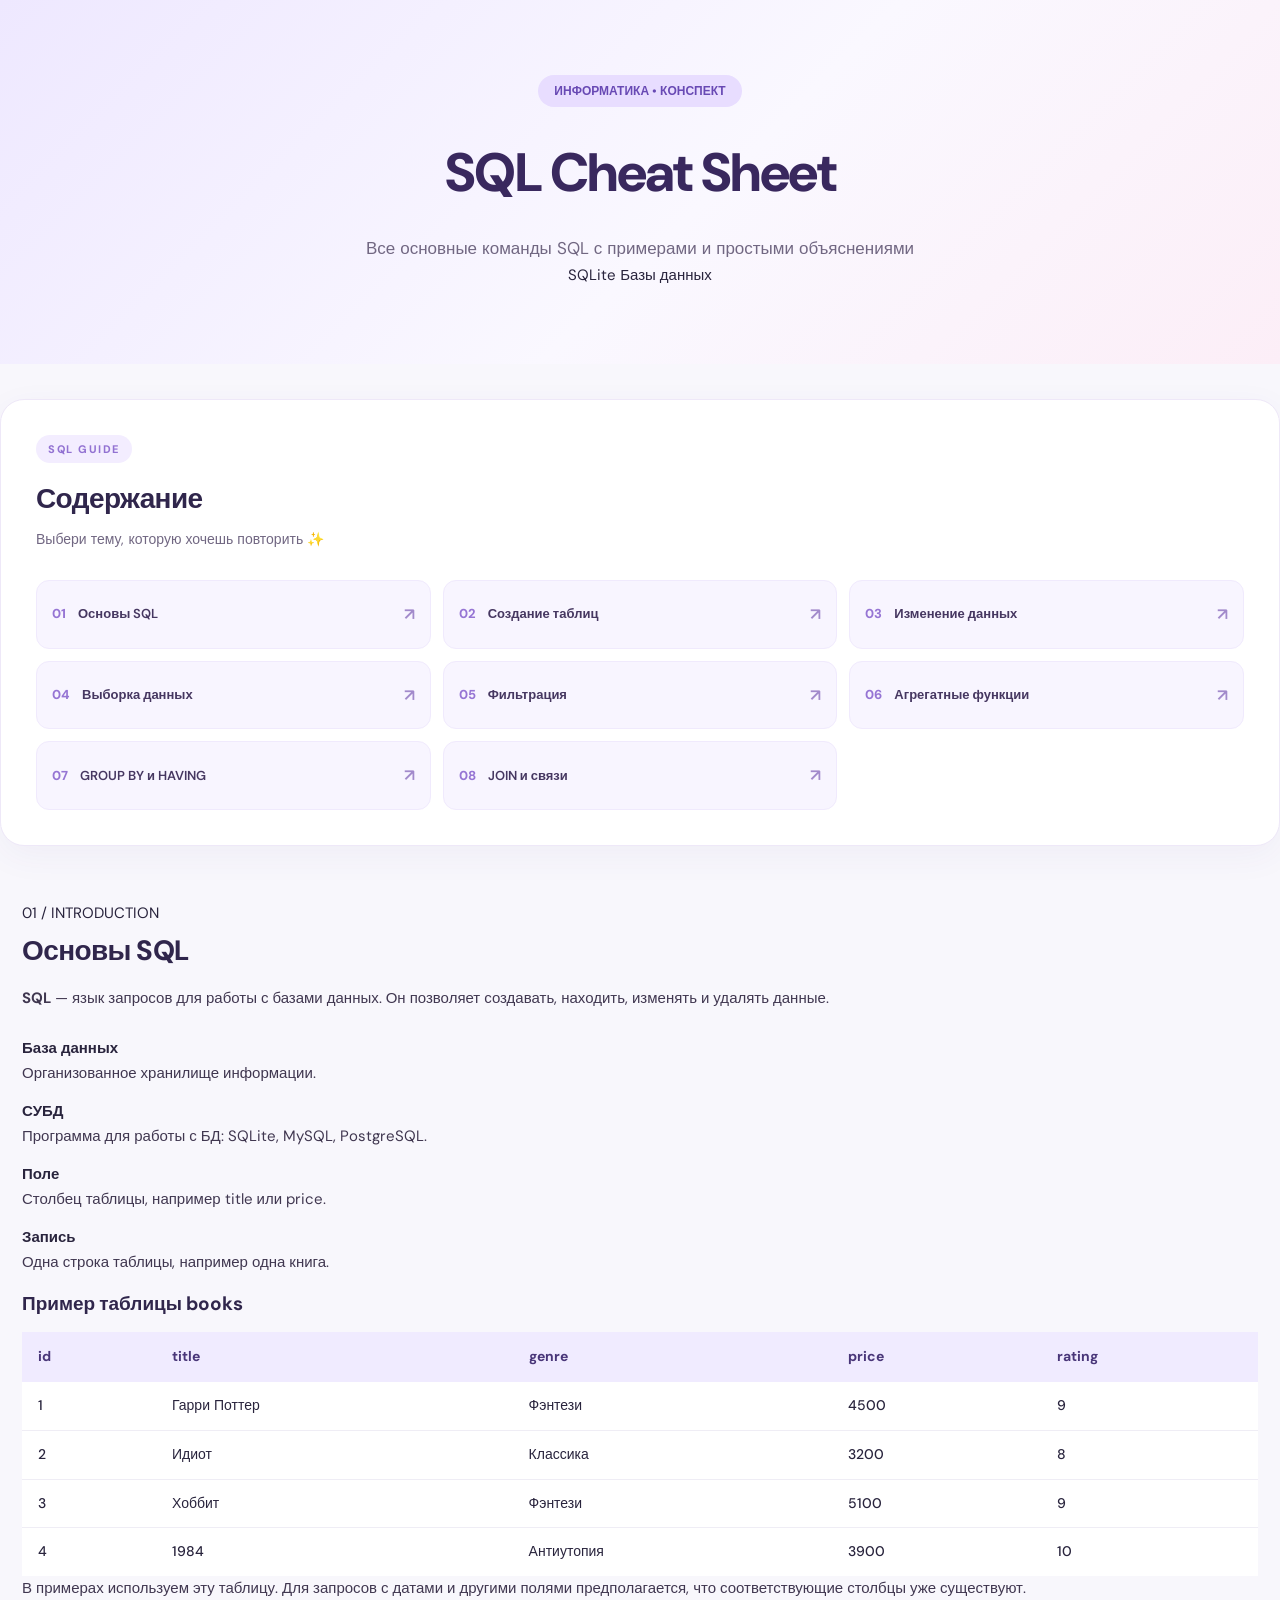
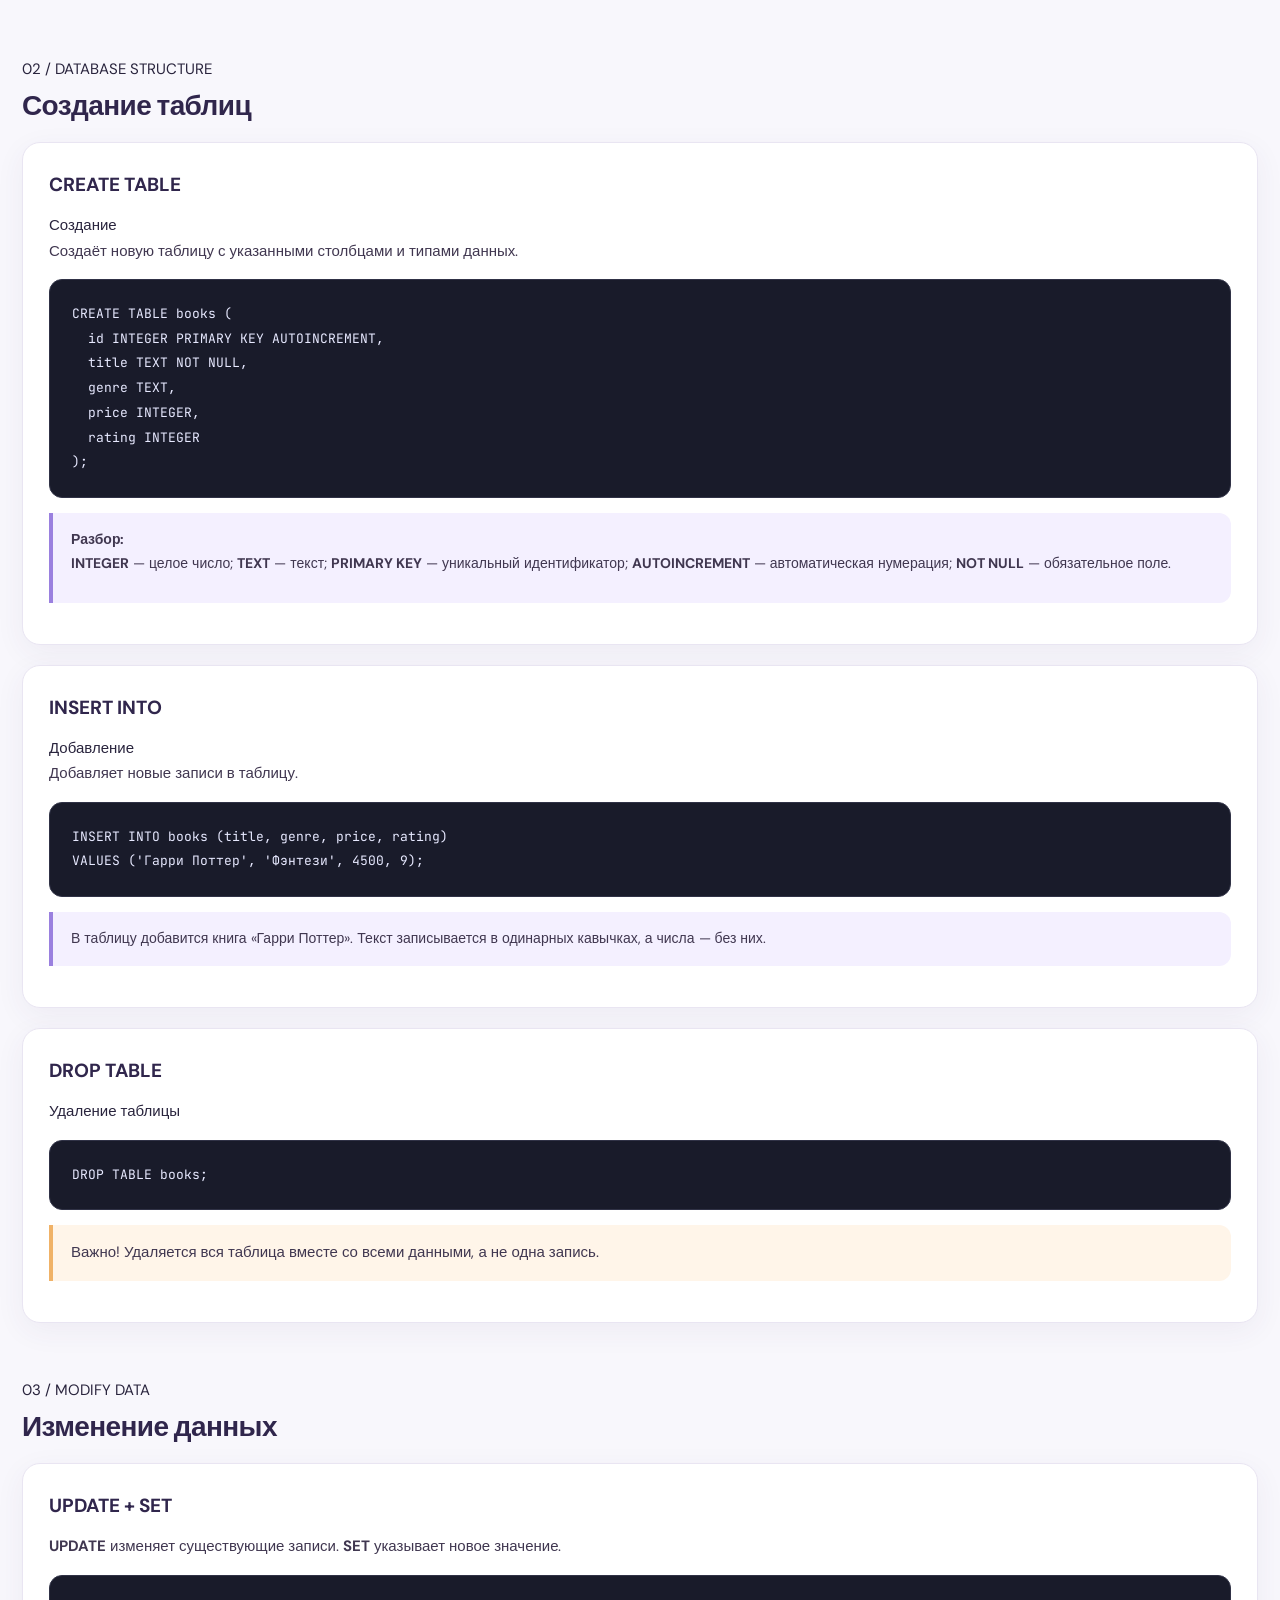
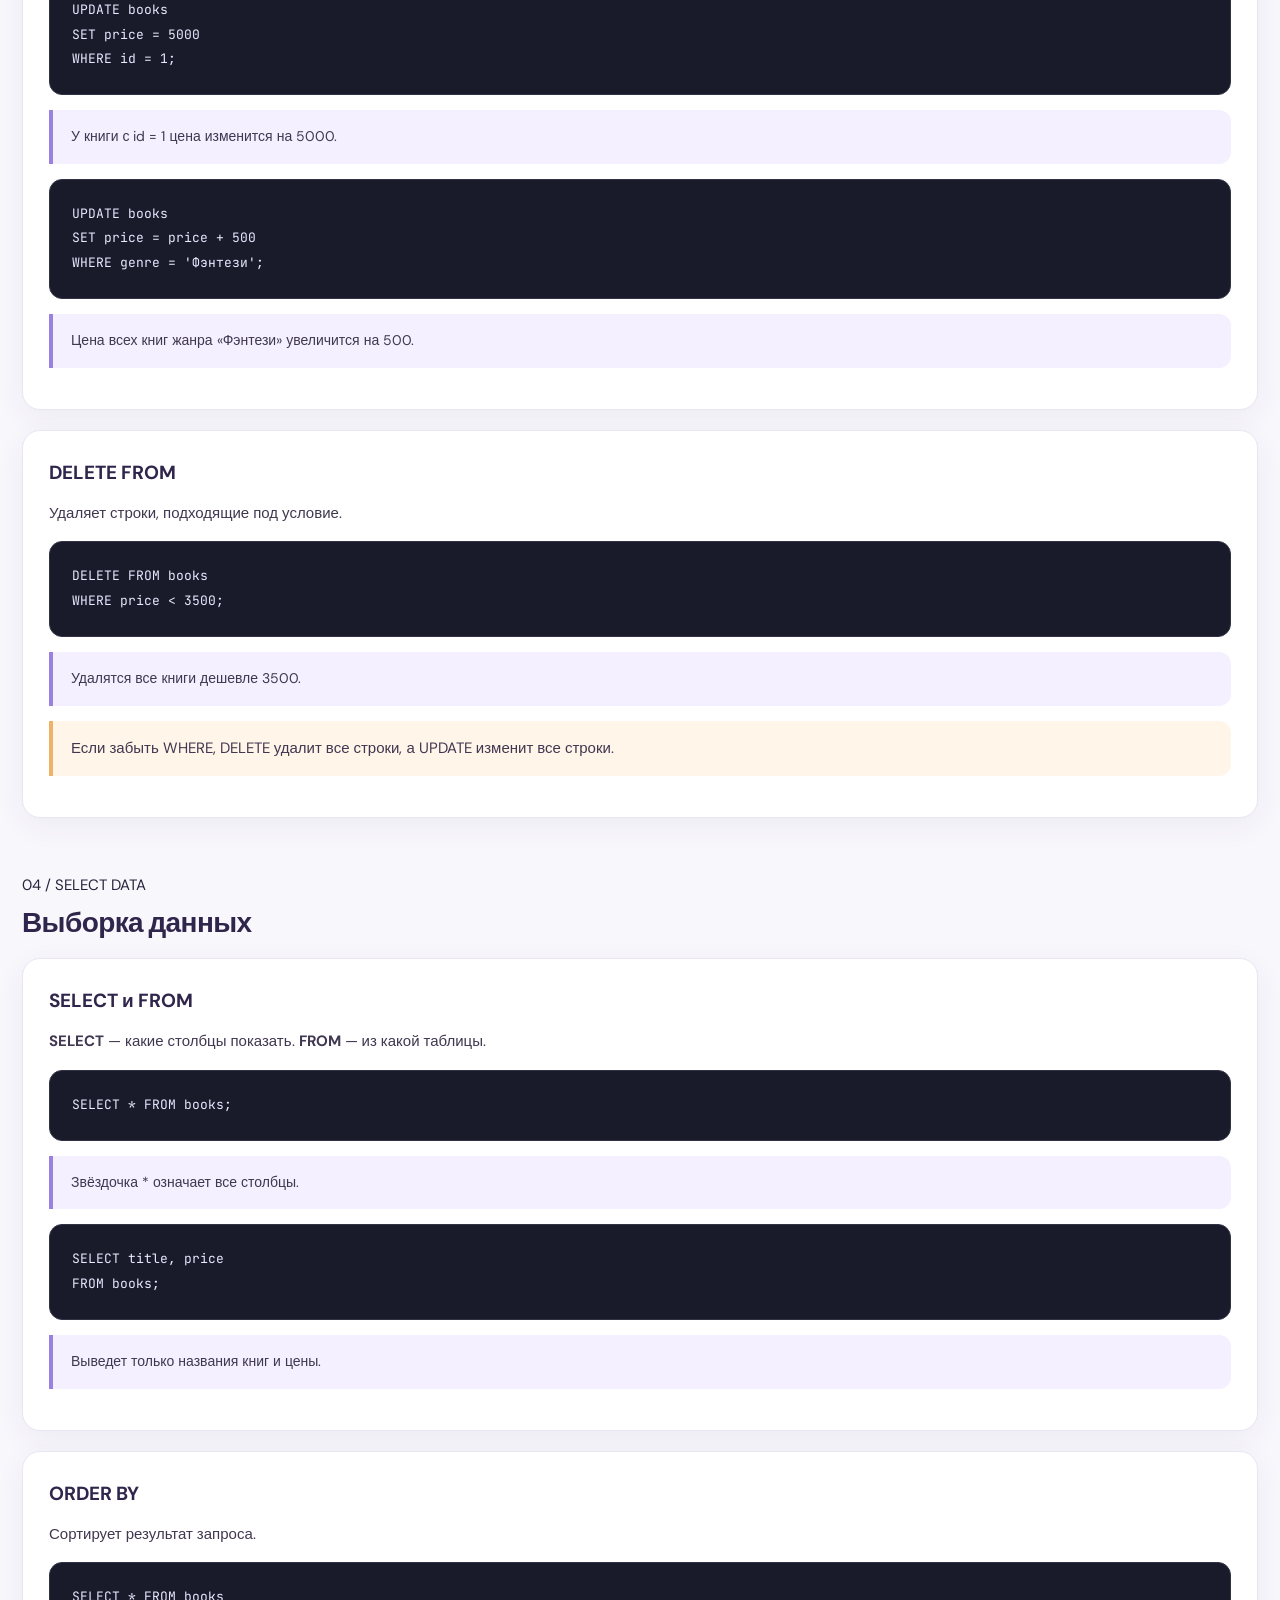
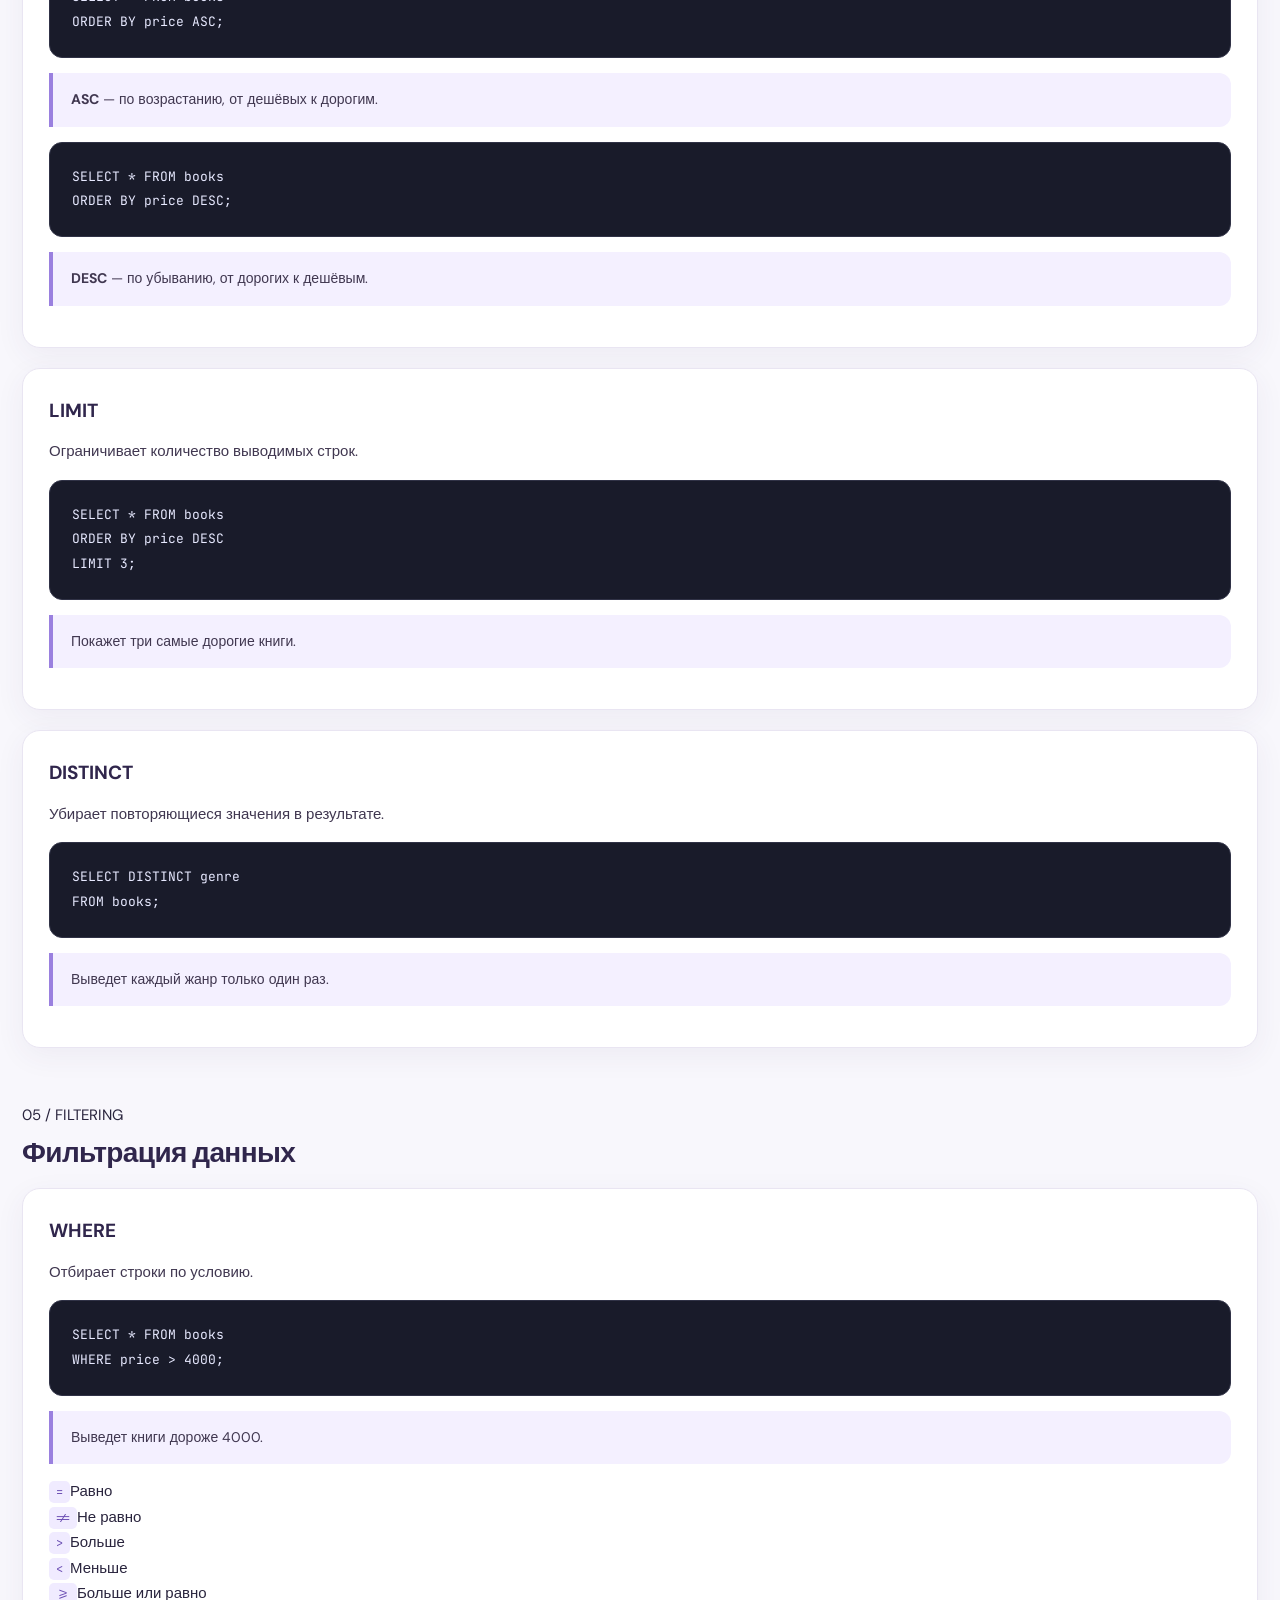
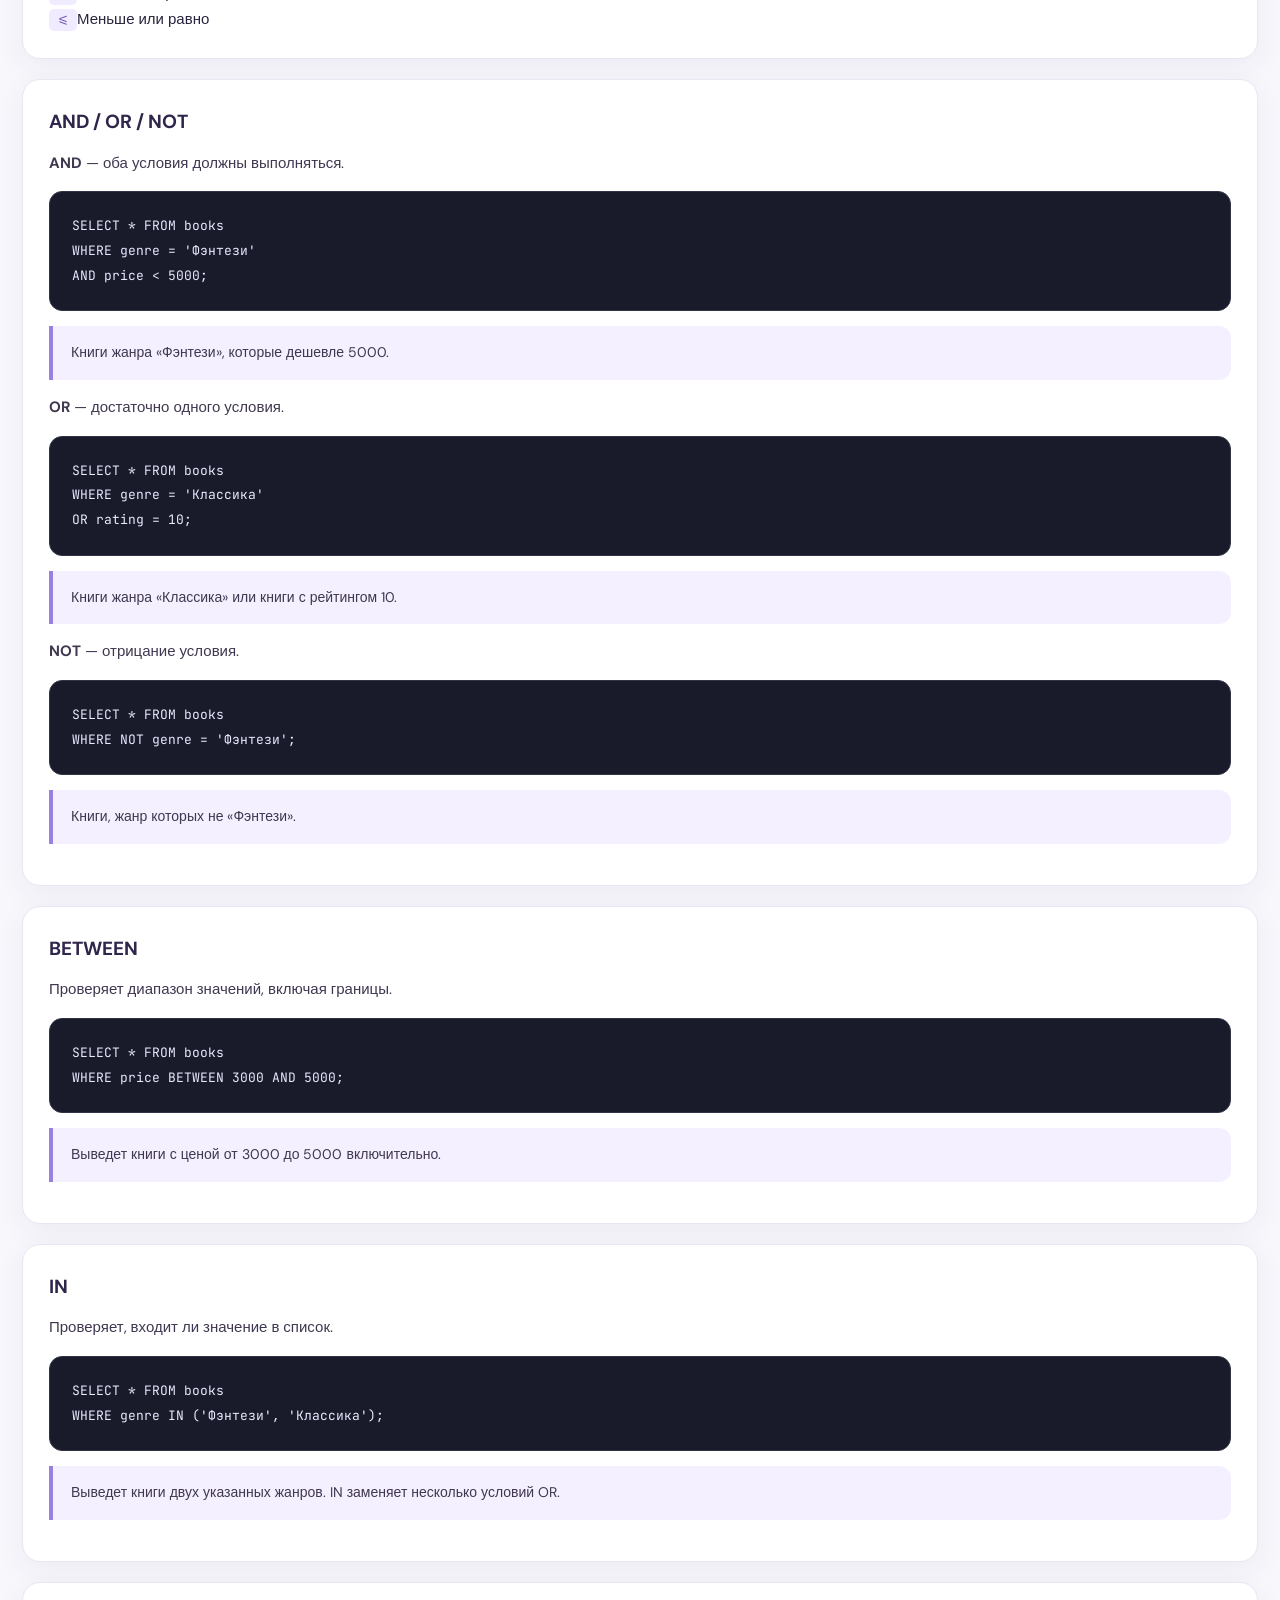
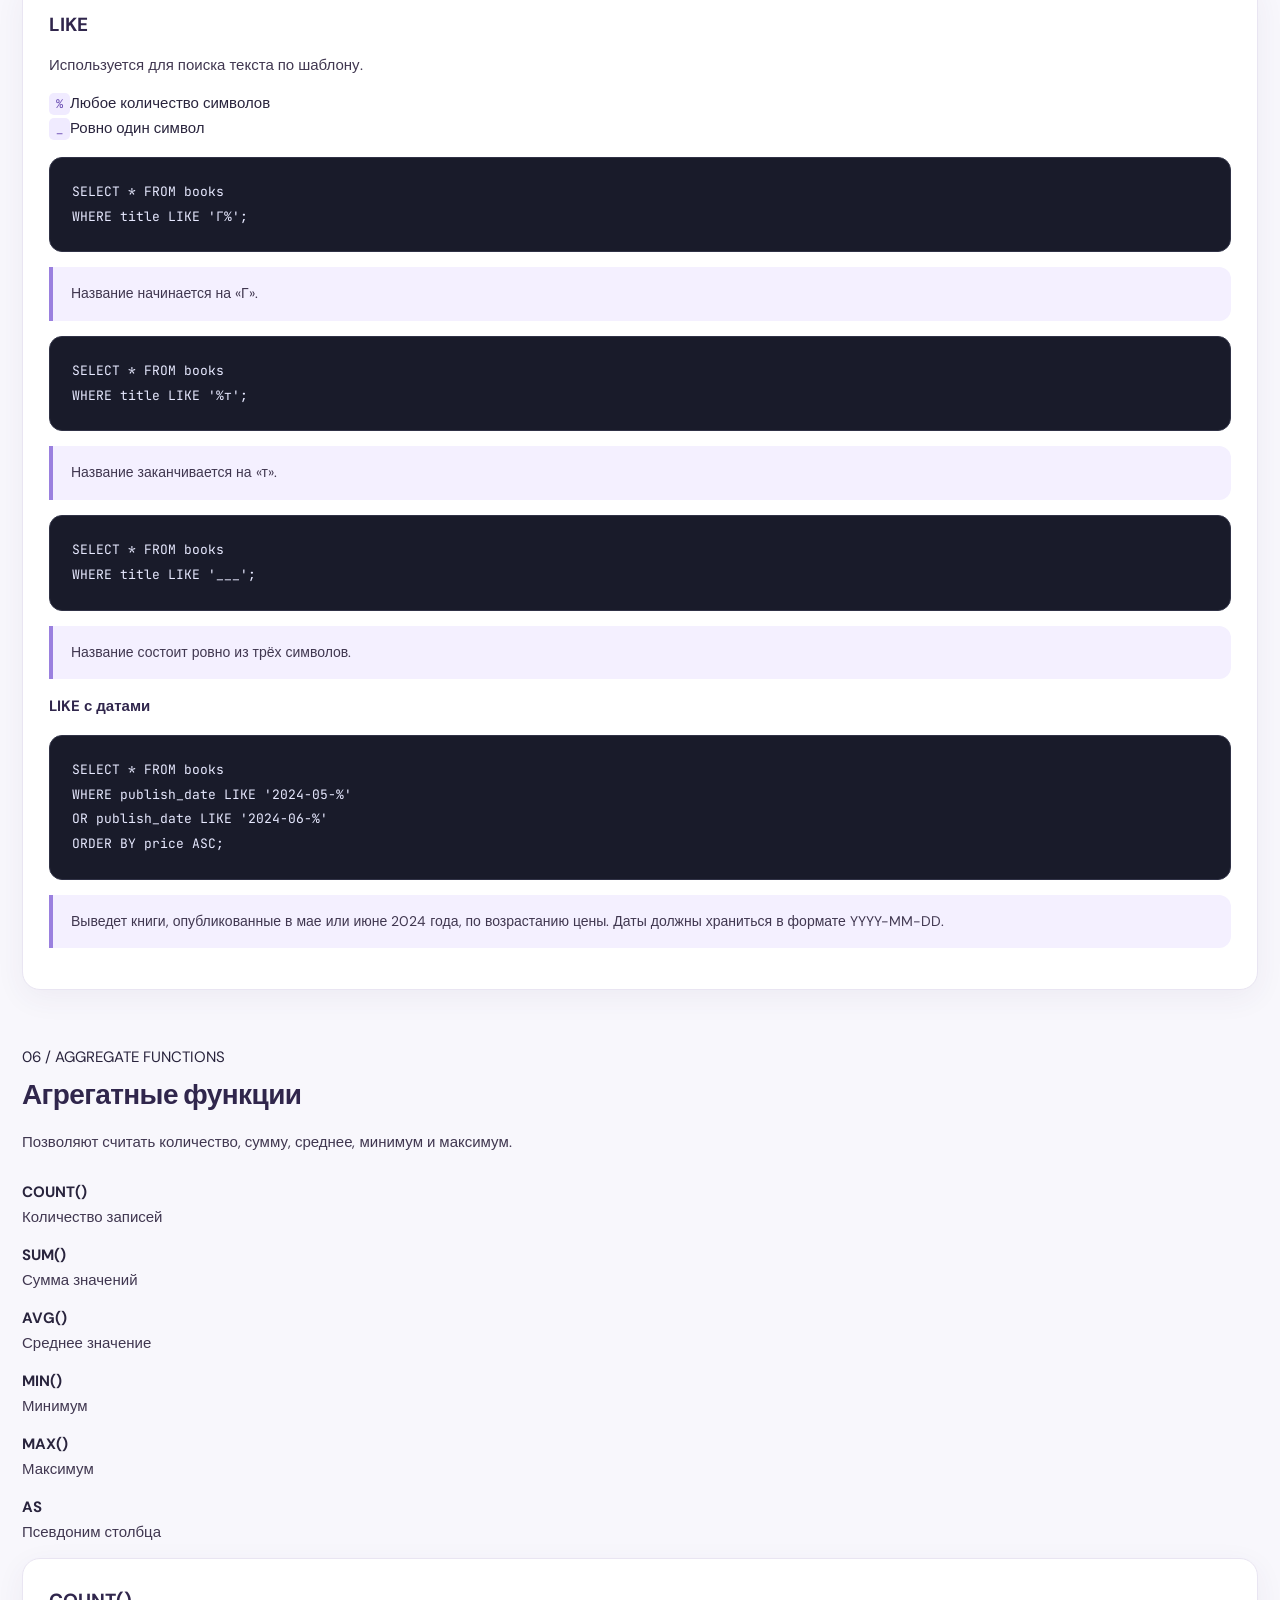
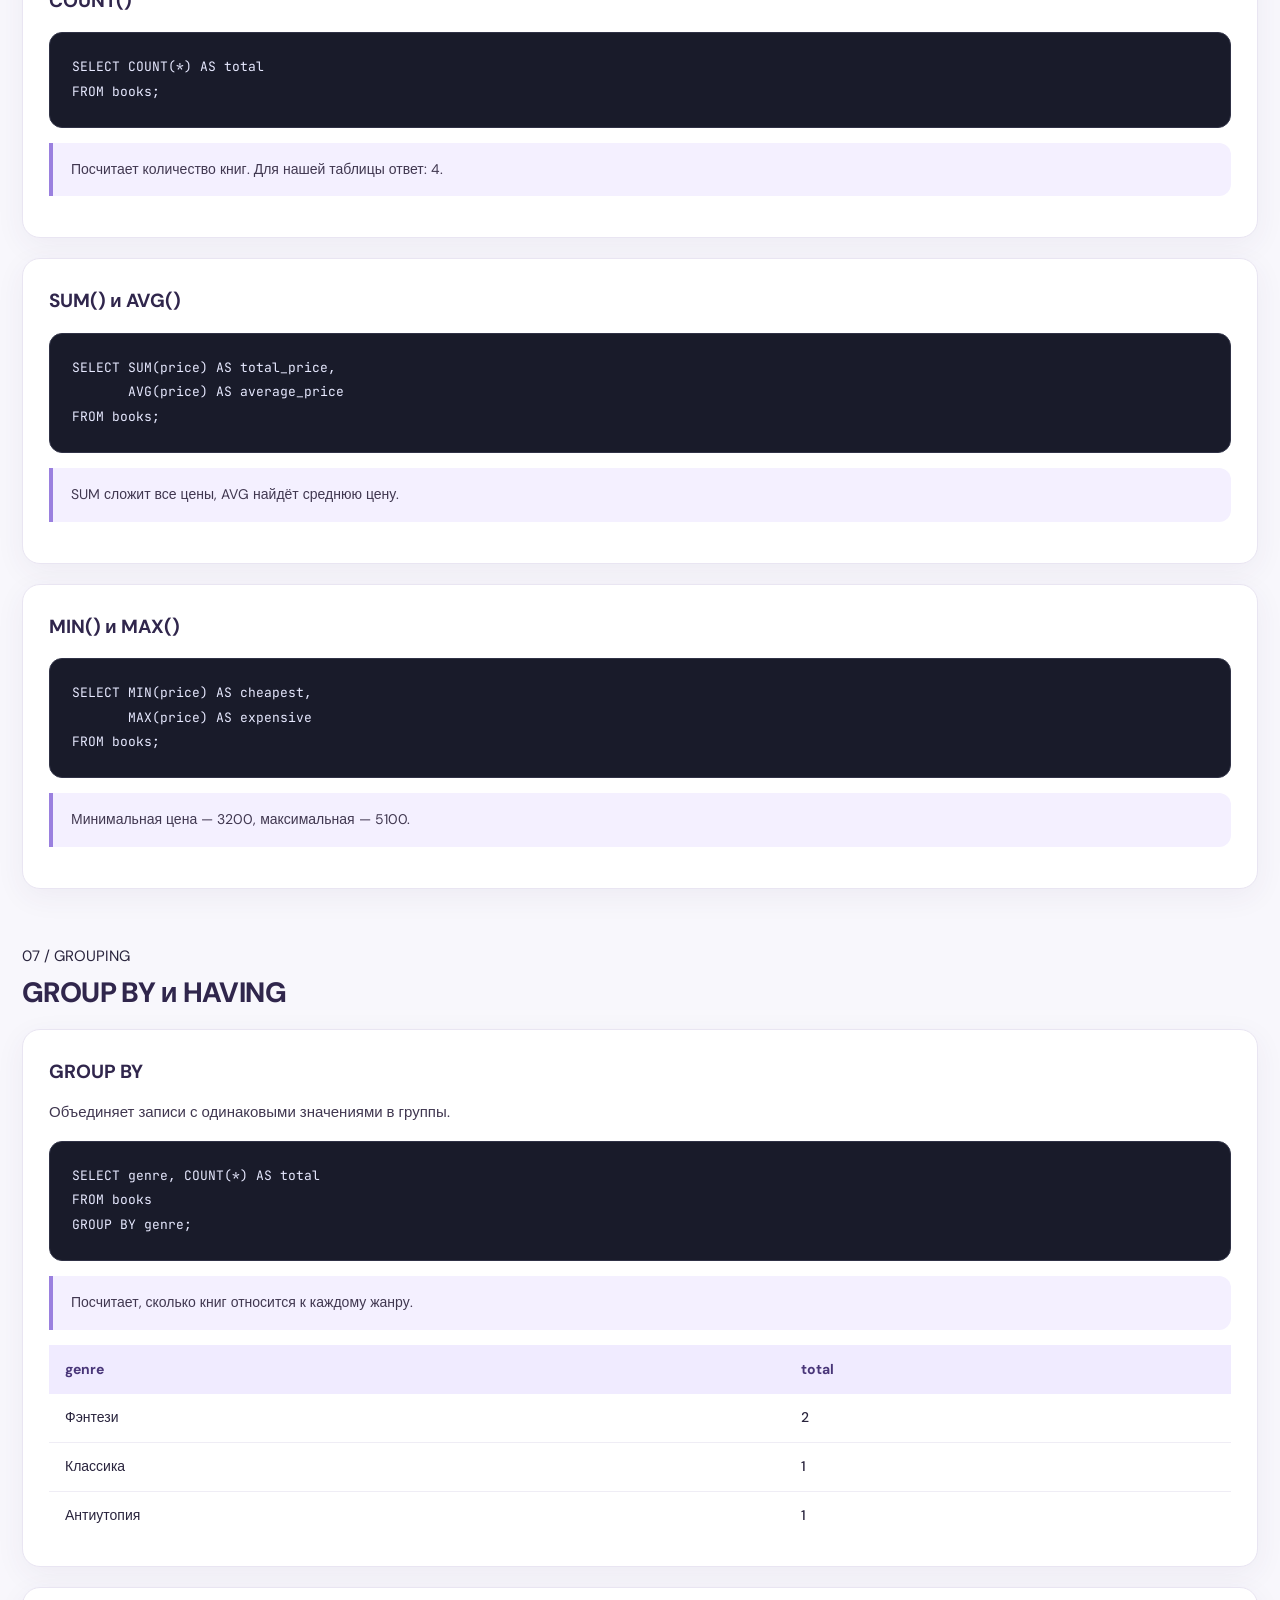
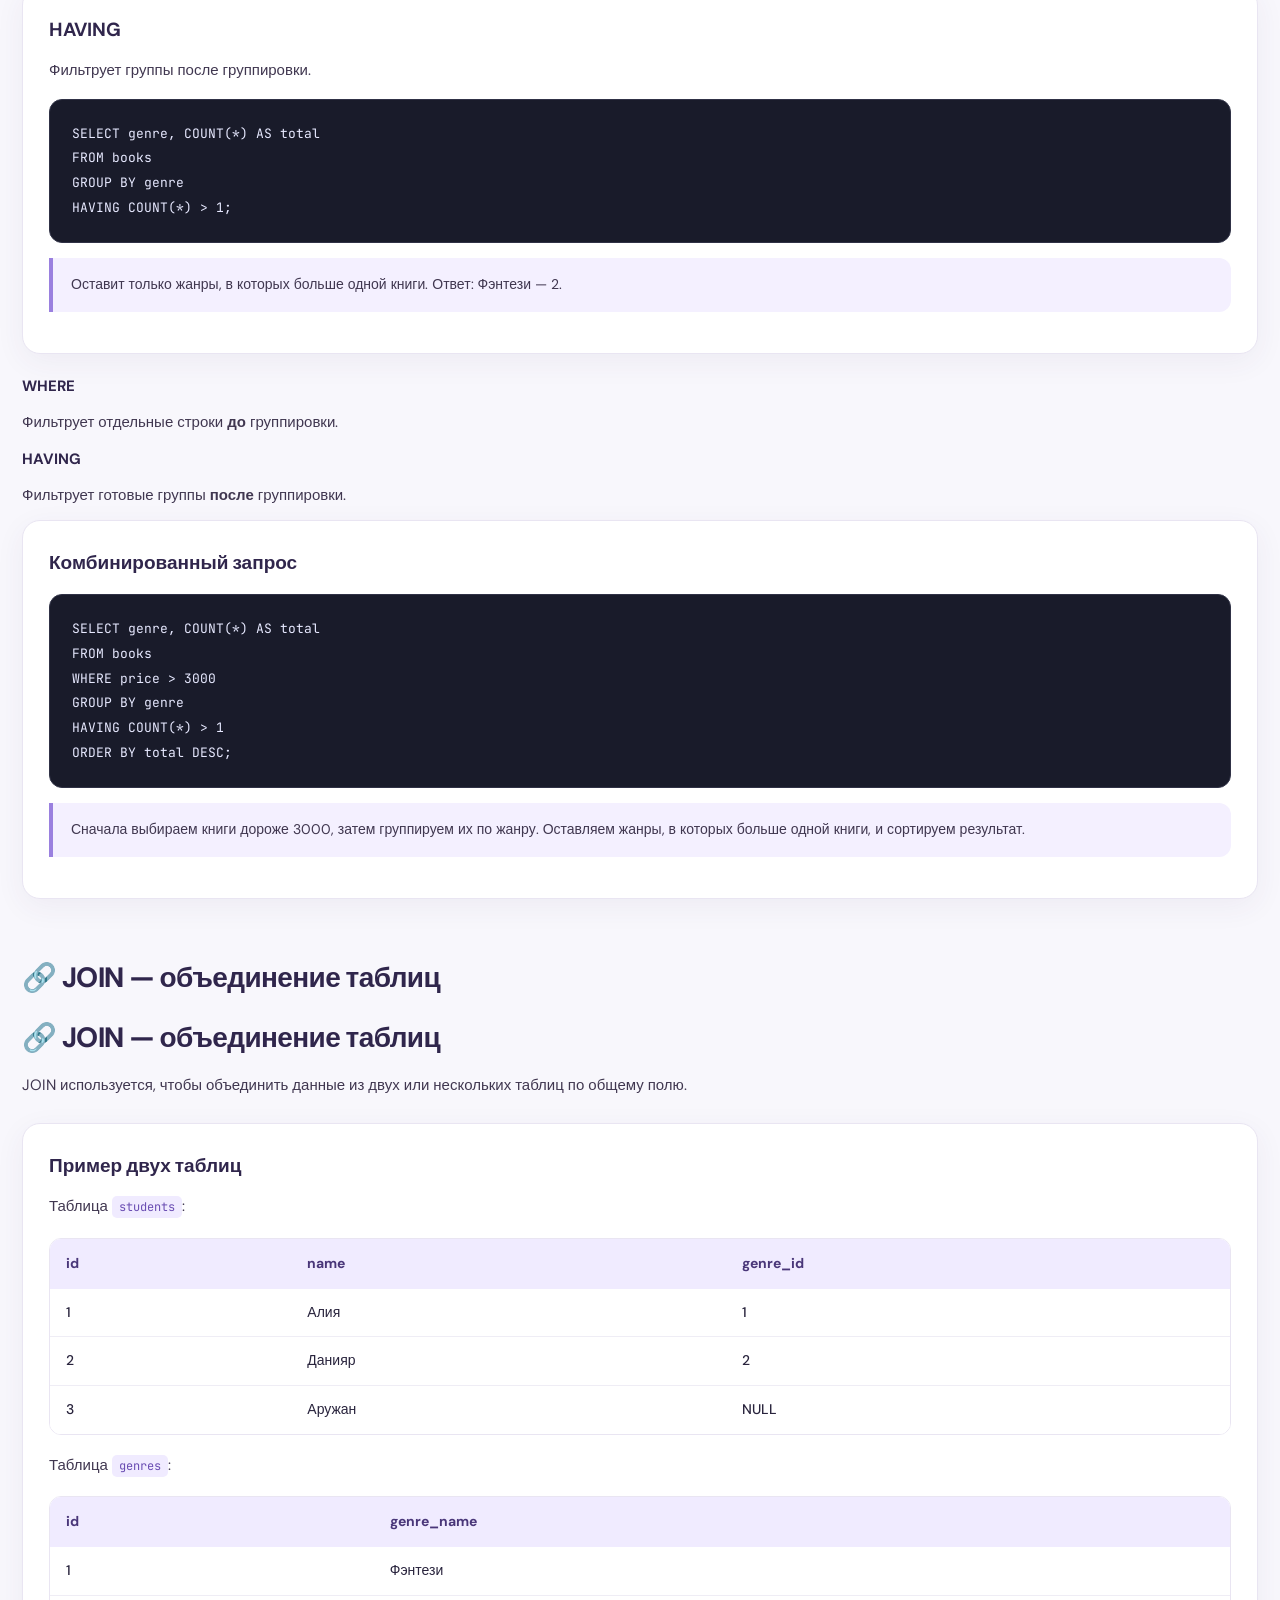
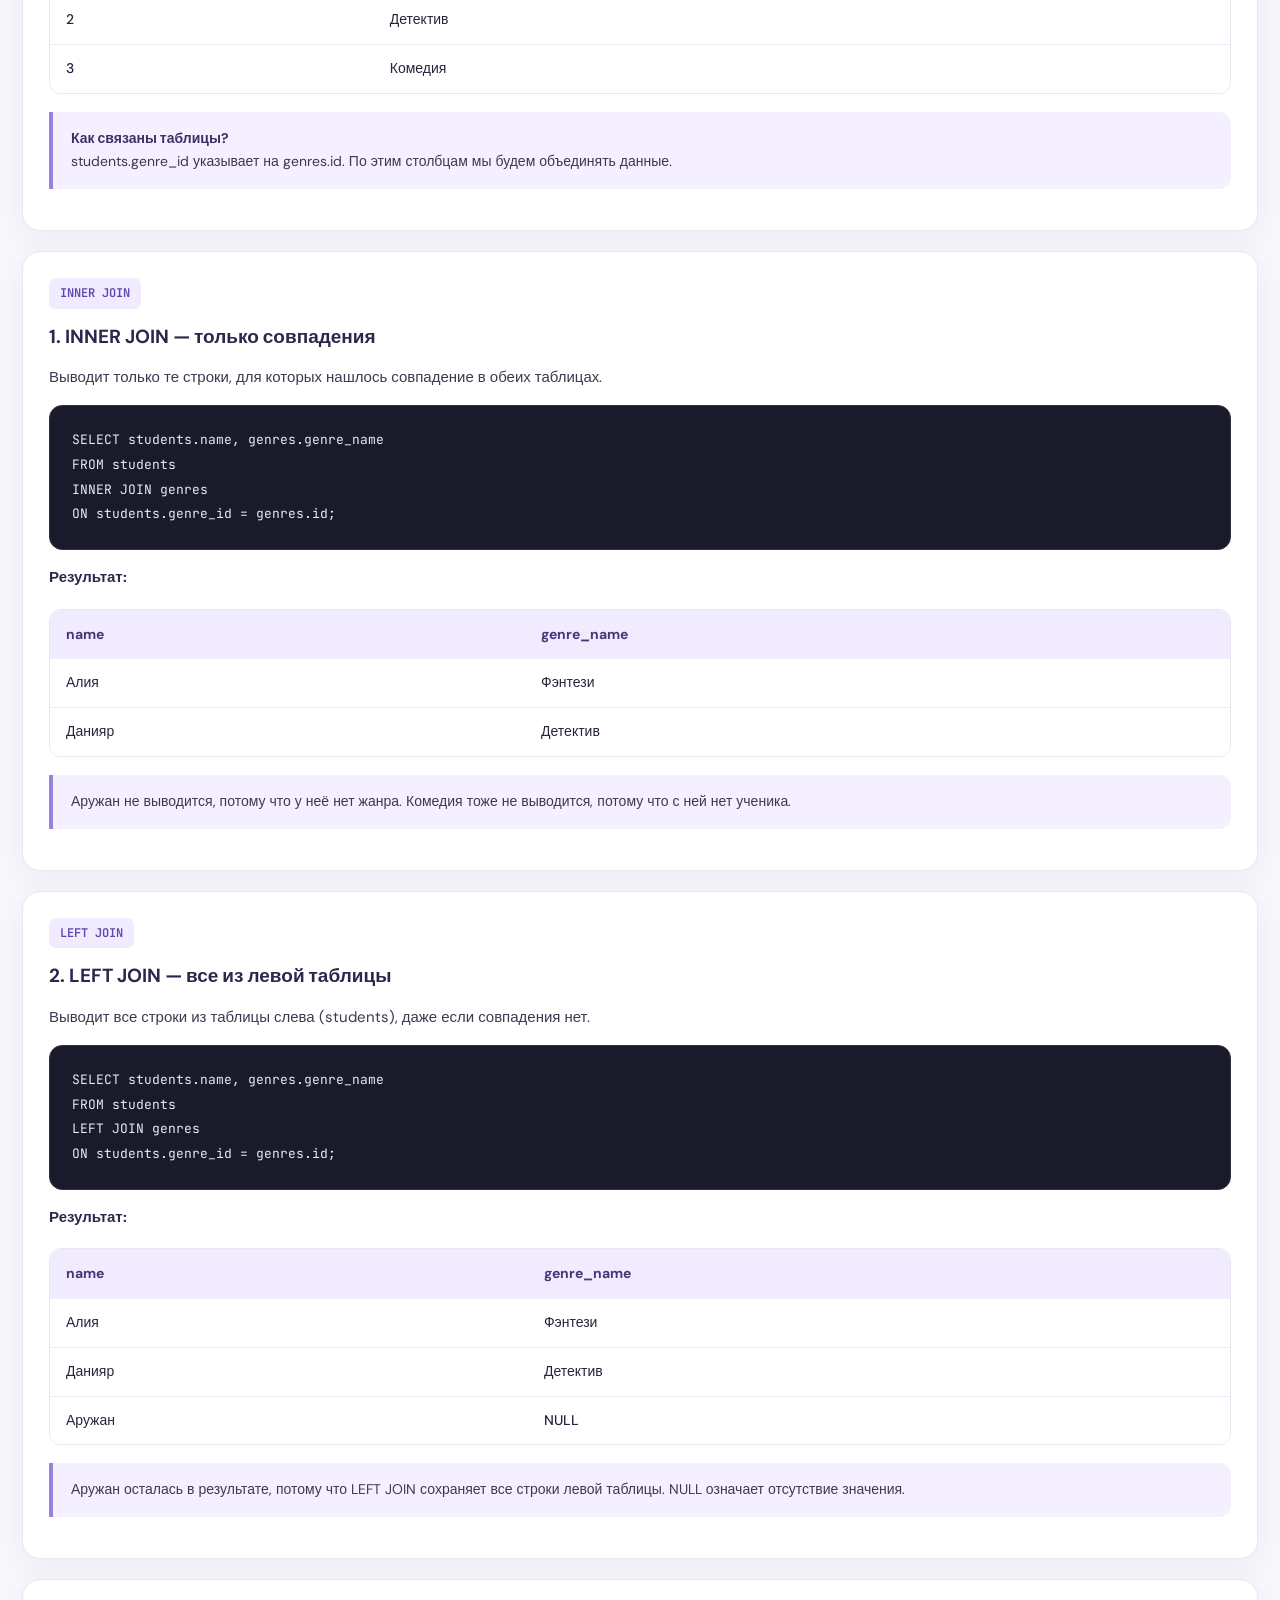
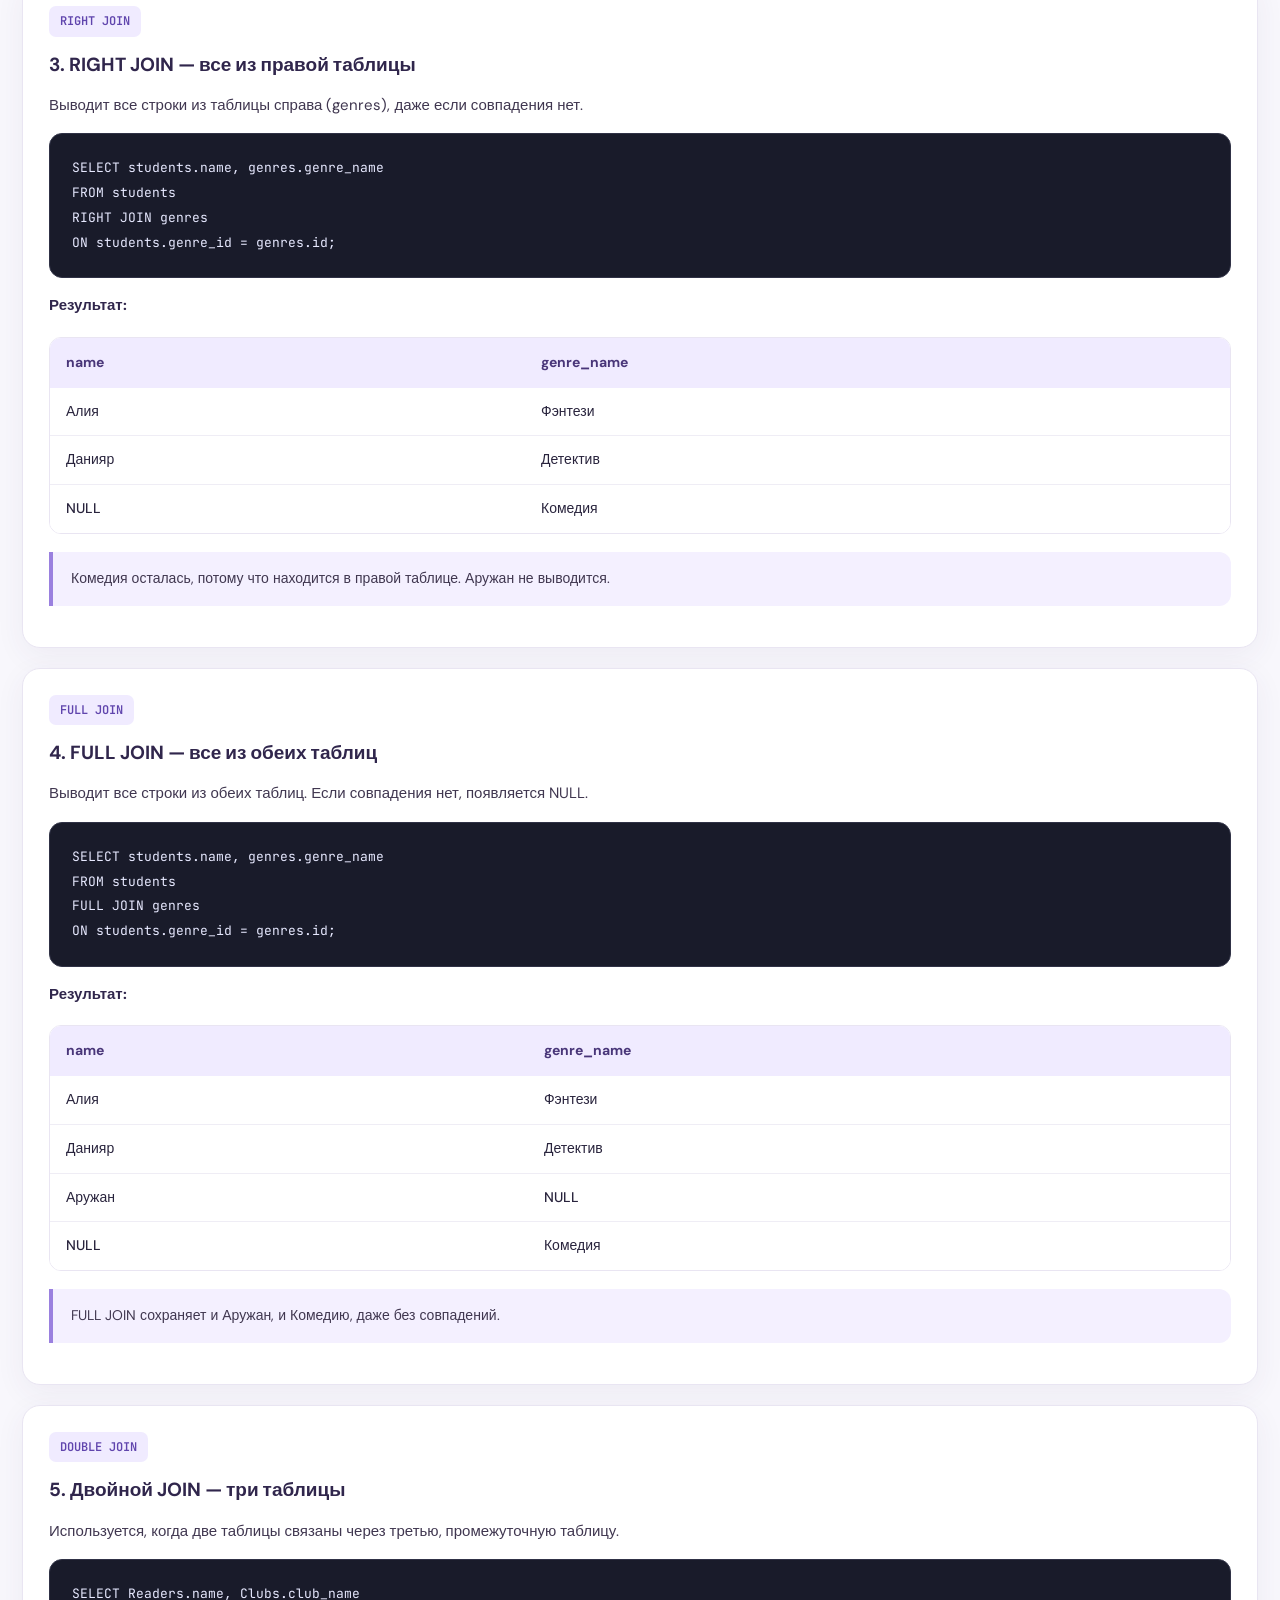
==== commit 219beb8f: "ddddd" ====
--- a/index.html
+++ b/index.html
@@ -369,11 +369,30 @@
         <div><h4>HAVING</h4><p>Фильтрует готовые группы <b>после</b> группировки.</p></div>
       </div>
 
-      <div class="card">
-        <h3>Комбинированный запрос</h3>
-        <pre><code>
       
+<div class="card">
+  <h3>Комбинированный запрос</h3>
+
+  <pre><code>SELECT genre, COUNT(*) AS total
+FROM books
+WHERE price > 3000
+GROUP BY genre
+HAVING COUNT(*) > 1
+ORDER BY total DESC;</code></pre>
+
+  <div class="explanation">
+    Сначала выбираем книги дороже 3000,
+    затем группируем их по жанру.
+    Оставляем жанры, в которых больше
+    одной книги, и сортируем результат.
+  </div>
+</div>
+
+</section>
+
 <section id="joins">
+  <h2>🔗 JOIN — объединение таблиц</h2>
+
   <h2>🔗 JOIN — объединение таблиц</h2>
   <p>
     JOIN используется, чтобы объединить данные
--- a/style.css
+++ b/style.css
@@ -706,3 +706,436 @@
 .contents-heading p {
   color: #716782 !important;
 }
+
+/* =====================================
+   MOBILE RESPONSIVE — SQL CHEATSHEET
+===================================== */
+
+/* Общая адаптивность */
+html {
+  scroll-behavior: smooth;
+  scroll-padding-top: 80px;
+}
+
+body {
+  width: 100%;
+  max-width: 100%;
+  overflow-x: hidden;
+}
+
+*, *::before, *::after {
+  box-sizing: border-box;
+}
+
+img, video, svg {
+  max-width: 100%;
+  height: auto;
+}
+
+/* Контейнеры */
+main,
+.container,
+section {
+  width: 100%;
+  max-width: 1100px;
+  min-width: 0;
+}
+
+.card,
+.topic-card,
+.command-card,
+.contents {
+  min-width: 0;
+  max-width: 100%;
+}
+
+/* SQL-код */
+pre {
+  display: block;
+  width: 100%;
+  max-width: 100%;
+  overflow-x: auto;
+  white-space: pre;
+  overflow-wrap: normal;
+  -webkit-overflow-scrolling: touch;
+}
+
+pre code {
+  white-space: inherit;
+  overflow-wrap: normal;
+}
+
+/* Таблицы */
+.table-wrapper {
+  width: 100%;
+  max-width: 100%;
+  overflow-x: auto;
+  -webkit-overflow-scrolling: touch;
+}
+
+.table-wrapper table {
+  width: 100%;
+  min-width: 380px;
+}
+
+/* Сетки */
+.grid,
+.cards-grid,
+.contents-grid {
+  min-width: 0;
+}
+
+/* =====================================
+   TABLET
+===================================== */
+
+@media (max-width: 900px) {
+
+  main,
+  .container {
+    padding-left: 20px;
+    padding-right: 20px;
+  }
+
+  .grid,
+  .cards-grid {
+    grid-template-columns: 1fr;
+  }
+
+  .contents-grid {
+    grid-template-columns: repeat(2, minmax(0, 1fr));
+  }
+}
+
+/* =====================================
+   MOBILE
+===================================== */
+
+@media (max-width: 600px) {
+
+  body {
+    font-size: 14px;
+    line-height: 1.65;
+  }
+
+  /* Шапка сайта */
+  header,
+  .hero {
+    padding: 45px 18px 35px;
+  }
+
+  header h1,
+  .hero h1 {
+    font-size: 30px;
+    line-height: 1.2;
+    letter-spacing: -0.8px;
+    overflow-wrap: anywhere;
+  }
+
+  header p,
+  .hero p {
+    font-size: 14px;
+    line-height: 1.7;
+  }
+
+  /* Основной контент */
+  main,
+  .container {
+    width: 100%;
+    margin: 20px auto;
+    padding: 0 12px;
+  }
+
+  section {
+    margin-bottom: 35px;
+    scroll-margin-top: 80px;
+  }
+
+  section h2 {
+    font-size: 22px;
+    line-height: 1.3;
+    overflow-wrap: anywhere;
+  }
+
+  h3 {
+    font-size: 17px;
+    line-height: 1.4;
+  }
+
+  /* Карточки */
+  .card,
+  .topic-card,
+  .command-card {
+    padding: 18px 14px;
+    border-radius: 15px;
+    margin-bottom: 14px;
+  }
+
+  .card:hover,
+  .topic-card:hover,
+  .command-card:hover {
+    transform: none;
+  }
+
+  /* Содержание */
+  .contents {
+    padding: 22px 15px;
+    border-radius: 18px;
+    margin: 20px 0 35px;
+  }
+
+  .contents-heading h2 {
+    font-size: 24px;
+  }
+
+  .contents-heading p {
+    font-size: 13px;
+  }
+
+  .contents-grid {
+    grid-template-columns: 1fr;
+    gap: 9px;
+  }
+
+  .contents-item {
+    padding: 15px 13px;
+    font-size: 13px;
+    min-height: 52px;
+    border-radius: 11px;
+  }
+
+  .contents-number {
+    font-size: 12px;
+  }
+
+  /* SQL-код */
+  pre {
+    font-size: 11px;
+    line-height: 1.8;
+    padding: 14px 12px;
+    border-radius: 11px;
+    margin: 12px 0;
+  }
+
+  pre code {
+    font-size: 11px;
+  }
+
+  /* Обычный код */
+  p code,
+  li code,
+  td code {
+    font-size: 11px;
+    overflow-wrap: anywhere;
+  }
+
+  /* Таблицы */
+  .table-wrapper {
+    border-radius: 10px;
+    margin: 14px 0;
+  }
+
+  table {
+    font-size: 12px;
+  }
+
+  th, td {
+    padding: 10px 12px;
+    font-size: 12px;
+  }
+
+  /* Объяснения */
+  .explanation,
+  .info-box,
+  .tip,
+  .tip-box,
+  .warning,
+  .warning-box {
+    padding: 13px 12px;
+    font-size: 13px;
+    line-height: 1.7;
+    border-radius: 9px;
+  }
+
+  /* Навигация */
+  nav {
+    display: flex;
+    flex-wrap: nowrap;
+    justify-content: flex-start;
+    overflow-x: auto;
+    gap: 7px;
+    padding: 10px 12px;
+    -webkit-overflow-scrolling: touch;
+  }
+
+  nav a {
+    flex-shrink: 0;
+    white-space: nowrap;
+    font-size: 12px;
+    padding: 8px 11px;
+  }
+
+  /* Кнопки */
+  button,
+  .btn {
+    min-height: 44px;
+    font-size: 13px;
+  }
+
+  /* Подвал */
+  footer {
+    margin-top: 40px;
+    padding: 25px 15px;
+    font-size: 12px;
+  }
+}
+
+/* Очень маленькие телефоны */
+@media (max-width: 380px) {
+
+  header h1,
+  .hero h1 {
+    font-size: 26px;
+  }
+
+  main,
+  .container {
+    padding: 0 10px;
+  }
+
+  .card,
+  .topic-card,
+  .command-card {
+    padding: 15px 11px;
+  }
+
+  pre,
+  pre code {
+    font-size: 10px;
+  }
+}
+
+/* MOBILE FIX — SQL CHEATSHEET */
+
+html {
+  width: 100%;
+  max-width: 100%;
+  overflow-x: clip;
+}
+
+body {
+  width: 100%;
+  min-width: 0 !important;
+  max-width: 100%;
+  margin: 0;
+  overflow-x: clip;
+}
+
+*, *::before, *::after {
+  box-sizing: border-box;
+}
+
+main, section, article,
+.container, .card,
+.topic-card, .command-card,
+.contents, .grid, .cards-grid {
+  min-width: 0 !important;
+  max-width: 100% !important;
+}
+
+.grid, .cards-grid {
+  grid-template-columns: repeat(
+    auto-fit, minmax(min(100%, 280px), 1fr)
+  );
+}
+
+/* Объяснения не должны растягивать экран */
+.explanation, .explain,
+.info-box, .tip, .warning {
+  width: 100%;
+  min-width: 0;
+  max-width: 100%;
+  white-space: normal !important;
+  overflow-wrap: anywhere !important;
+  word-break: normal;
+}
+
+/* Код прокручивается внутри блока */
+pre {
+  display: block;
+  width: 100%;
+  min-width: 0;
+  max-width: 100%;
+  overflow-x: auto !important;
+  white-space: pre !important;
+  -webkit-overflow-scrolling: touch;
+}
+
+pre code {
+  white-space: pre !important;
+  overflow-wrap: normal !important;
+}
+
+/* Таблицы прокручиваются отдельно */
+.table-wrapper, .table-wrap {
+  display: block;
+  width: 100%;
+  max-width: 100%;
+  overflow-x: auto !important;
+  -webkit-overflow-scrolling: touch;
+}
+
+.table-wrapper table,
+.table-wrap table {
+  width: 100%;
+  min-width: 340px;
+}
+
+/* Телефон */
+@media (max-width: 600px) {
+  header, .hero {
+    width: 100%;
+    padding: 35px 15px;
+  }
+
+  main, .container {
+    width: 100%;
+    padding: 0 12px;
+    margin: 20px auto;
+  }
+
+  .card, .topic-card,
+  .command-card, .contents {
+    width: 100%;
+    padding: 16px 13px;
+    margin-left: 0;
+    margin-right: 0;
+  }
+
+  .grid, .cards-grid,
+  .contents-grid {
+    display: grid;
+    grid-template-columns: minmax(0, 1fr) !important;
+  }
+
+  h1 { font-size: 29px; }
+  h2 { font-size: 22px; }
+  h3 { font-size: 17px; }
+
+  p, li {
+    font-size: 14px;
+    overflow-wrap: anywhere;
+  }
+
+  pre {
+    font-size: 11px;
+    padding: 13px;
+  }
+
+  .explanation, .explain,
+  .info-box, .tip, .warning {
+    font-size: 13px;
+    line-height: 1.7;
+    padding: 13px;
+  }
+}
